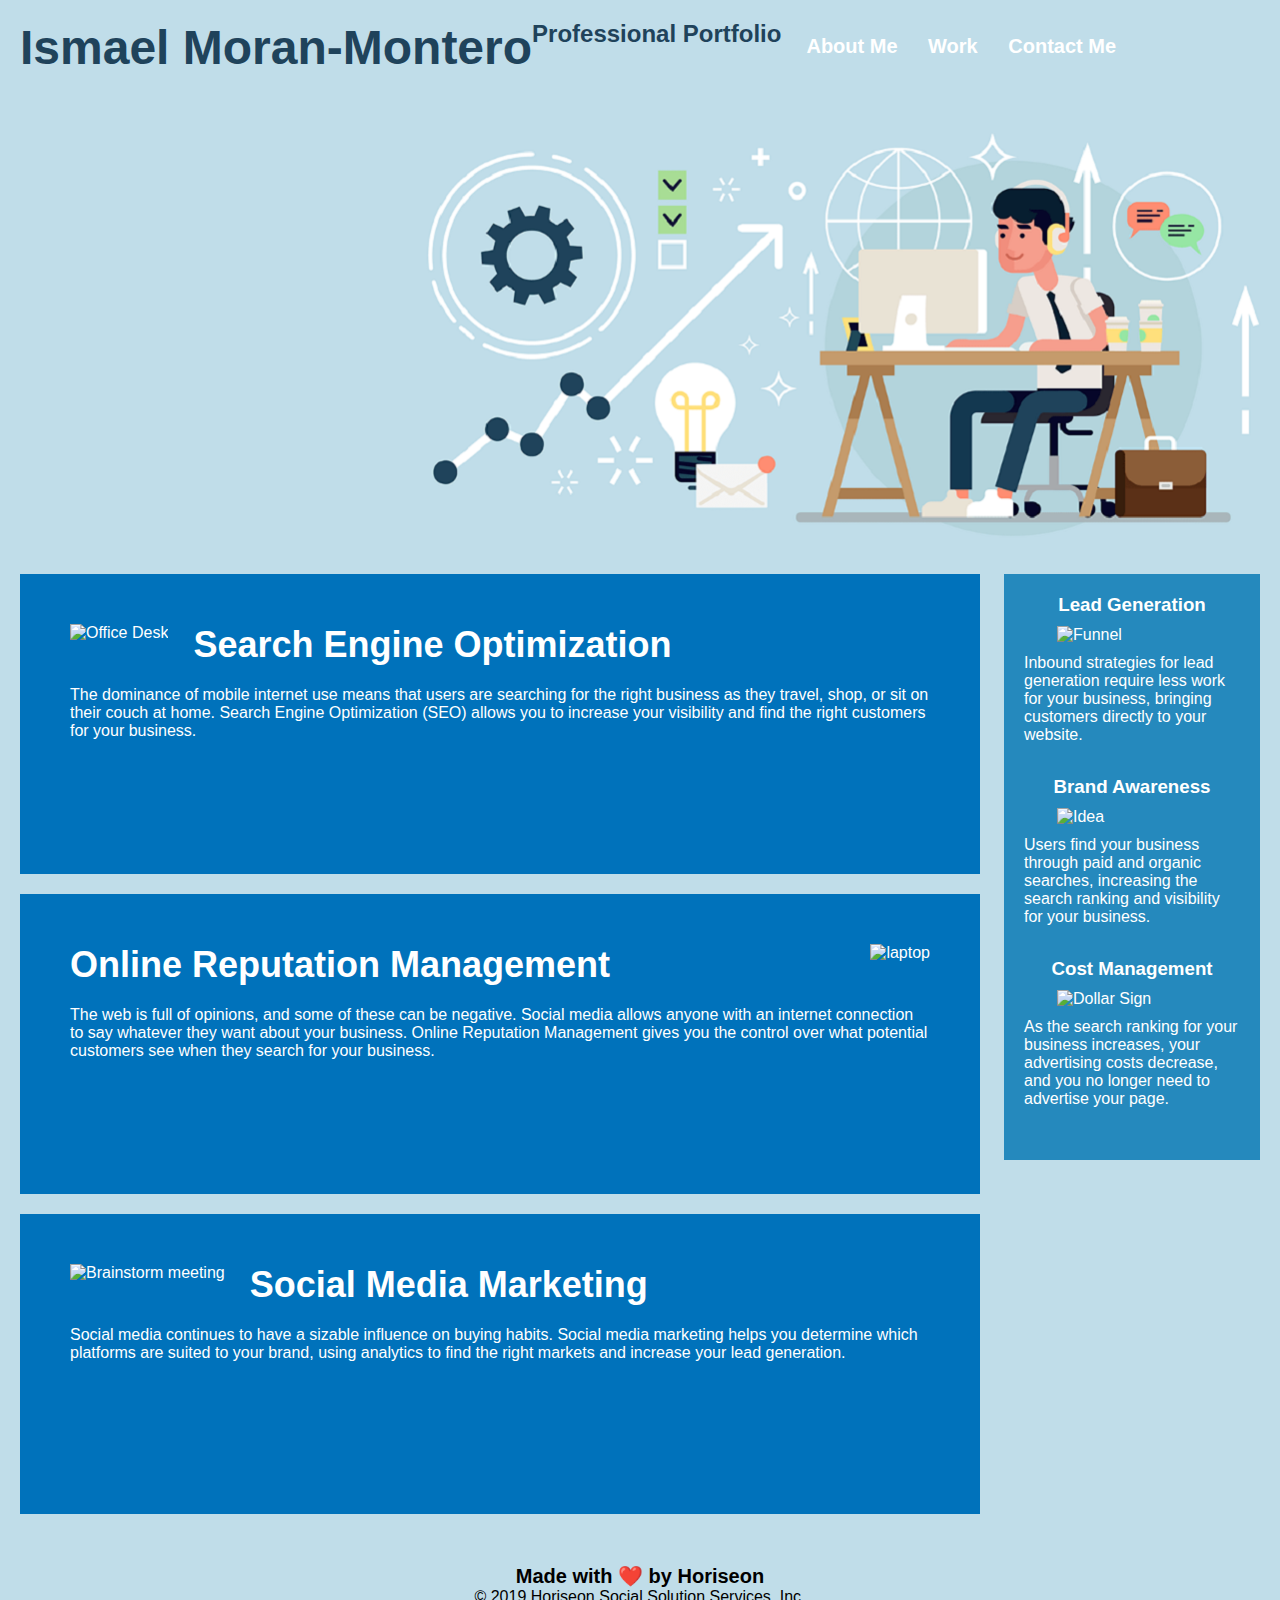
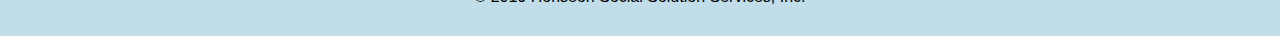
==== index.html @ e7b17ff1 "Heading & Background color" ====
<!DOCTYPE html>
<html lang="en-us">

<head>
    <meta charset="UTF-8" />
    <link rel="stylesheet" href="./assets/style.css">
    <title>Professional Portfolio</title>
</head>

<body>
    <!-- Top Navigation Section -->
    <section class="header">
        <h1>Ismael Moran-Montero</h1><br>
        <h2>Professional Portfolio</h2>
        <nav>
            <ul>
                <li>
                    <a href="#search-engine-optimization">About Me</a>
                </li>
                <li>
                    <a href="#online-reputation-management">Work</a>
                </li>
                <li>
                    <a href="#social-media-marketing">Contact Me</a>
                </li>
            </ul>
        </nav>
    </section>

    <!-- Bakground Image -->
    <section class="hero"> <img src="./assets/Programmer.png" alt="Funnel"/> </section>

    <!-- Content on Left side of website  -->
    <section class="content">
        <article id="search-engine-optimization" class="benefit">
            <img src="./assets/images/search-engine-optimization.jpg" class="float-left" alt="Office Desk"/>
            <h2>Search Engine Optimization</h2>
            <p>
                The dominance of mobile internet use means that users are searching for the right business as they travel, shop, or sit on their couch at home. Search Engine Optimization (SEO) allows you to increase your visibility and find the right customers for your business.
            </p>
        </article>
        <article id="online-reputation-management" class="benefit">
            <img src="./assets/images/online-reputation-management.jpg" class="float-right" alt="laptop" />
            <h2>Online Reputation Management</h2>
            <p>
                The web is full of opinions, and some of these can be negative. Social media allows anyone with an internet connection to say whatever they want about your business. Online Reputation Management gives you the control over what potential customers see when they search for your business.
            </p>
        </article>
        <article id="social-media-marketing" class="benefit">
            <img src="./assets/images/social-media-marketing.jpg" class="float-left" alt="Brainstorm meeting"/>
            <h2>Social Media Marketing</h2>
            <p>
                Social media continues to have a sizable influence on buying habits. Social media marketing helps you determine which platforms are suited to your brand, using analytics to find the right markets and increase your lead generation.
            </p>
        </article>
    </section>

    <!-- Content on Right side of website -->
    <aside class="benefits">
        <article class="benefit2">
            <h3>Lead Generation</h3>
            <img src="./assets/images/lead-generation.png" alt="Funnel"/>
            <p>
                Inbound strategies for lead generation require less work for your business, bringing customers directly to your website.
            </p>
        </article>
        <article class="benefit2">
            <h3>Brand Awareness</h3>
            <img src="./assets/images/brand-awareness.png" alt="Idea" />
            <p>
                Users find your business through paid and organic searches, increasing the search ranking and visibility for your business.
            </p>
        </article>
        <article class="benefit2">
            <h3>Cost Management</h3>
            <img src="./assets/images/cost-management.png" alt="Dollar Sign"/>
            <p>
                As the search ranking for your business increases, your advertising costs decrease, and you no longer need to advertise your page.
            </p>
        </article>
    </aside>

    <!-- Footer -->
    <footer class="footer">
        <h2>Made with ❤️️ by Horiseon</h2>
        <p>
            &copy; 2019 Horiseon Social Solution Services, Inc.
        </p>
    </footer>
</body>

</html>
---- assets/style.css ----
* {
    box-sizing: border-box;
    padding: 0;
    margin: 0;
}

body {
    background-color: #C0DDE9;
    
}
  /* Top Navigation Section */
.header {
    display: flex;
    padding: 20px;
    font-family: Arial, Helvetica, sans-serif;
    font-weight: bolder;
    color: #1F435B;
}
/*  Company Name */

.header h1 {
    display: inline-block;
    font-size: 48px;
}

.header h1 .seo {
    color: #d9dcd6;

}/*  Navgigation list */

.header nav {
    padding-top: 15px;
    margin-right: 20px;
    float: right;
    font-family: 'Gill Sans', 'Gill Sans MT', Calibri, 'Trebuchet MS', sans-serif;
    font-size: 20px;
}

.header nav ul li {
   
    list-style-type: none;
    display: inline-block;
    margin-left: 25px;
}

a {
    color: #ffffff;
    text-decoration: none;
}

p {
    font-size: 16px;
}

/* Background image  */
.hero {
    display: flex;
    flex-direction: row-reverse;

}

/* Content on Left side of website  */
.content {
    width: 75%;
    display: inline-block;
    margin-left: 20px;
    font-family: 'Gill Sans', 'Gill Sans MT', Calibri, 'Trebuchet MS', sans-serif;
    color: #ffffff;
}

.benefit {
    margin-bottom: 20px;
    padding: 50px;
    height: 300px;
    background-color: #0072bb;
}

.benefit h2 {
    margin-bottom: 20px;
    font-size: 36px;
}

.float-left {
    float: left;
    margin-right: 25px;
    max-height: 200px;
}

.float-right {
    float: right;
    margin-left: 25px;
    max-height: 200px;
}

/*  Contents on right side of website */
.benefits {
    margin-right: 20px;
    padding: 20px;
    clear: both;
    float: right;
    width: 20%;
    height: 100%;
    font-family: 'Gill Sans', 'Gill Sans MT', Calibri, 'Trebuchet MS', sans-serif;
    background-color: #2589bd;
}

.benefit2 {
    margin-bottom: 32px;
    color: #ffffff;
}

.benefit2 h3 {
    margin-bottom: 10px;
    text-align: center;
}

.benefit2 img {
    display: block;
    margin: 10px auto;
    max-width: 150px;
}

/*  Footer */
.footer {
    padding: 30px;
    clear: both;
    font-family: 'Trebuchet MS', 'Lucida Sans Unicode', 'Lucida Grande', 'Lucida Sans', Arial, sans-serif;
    text-align: center;
}

.footer h2 {
    font-size: 20px;
}
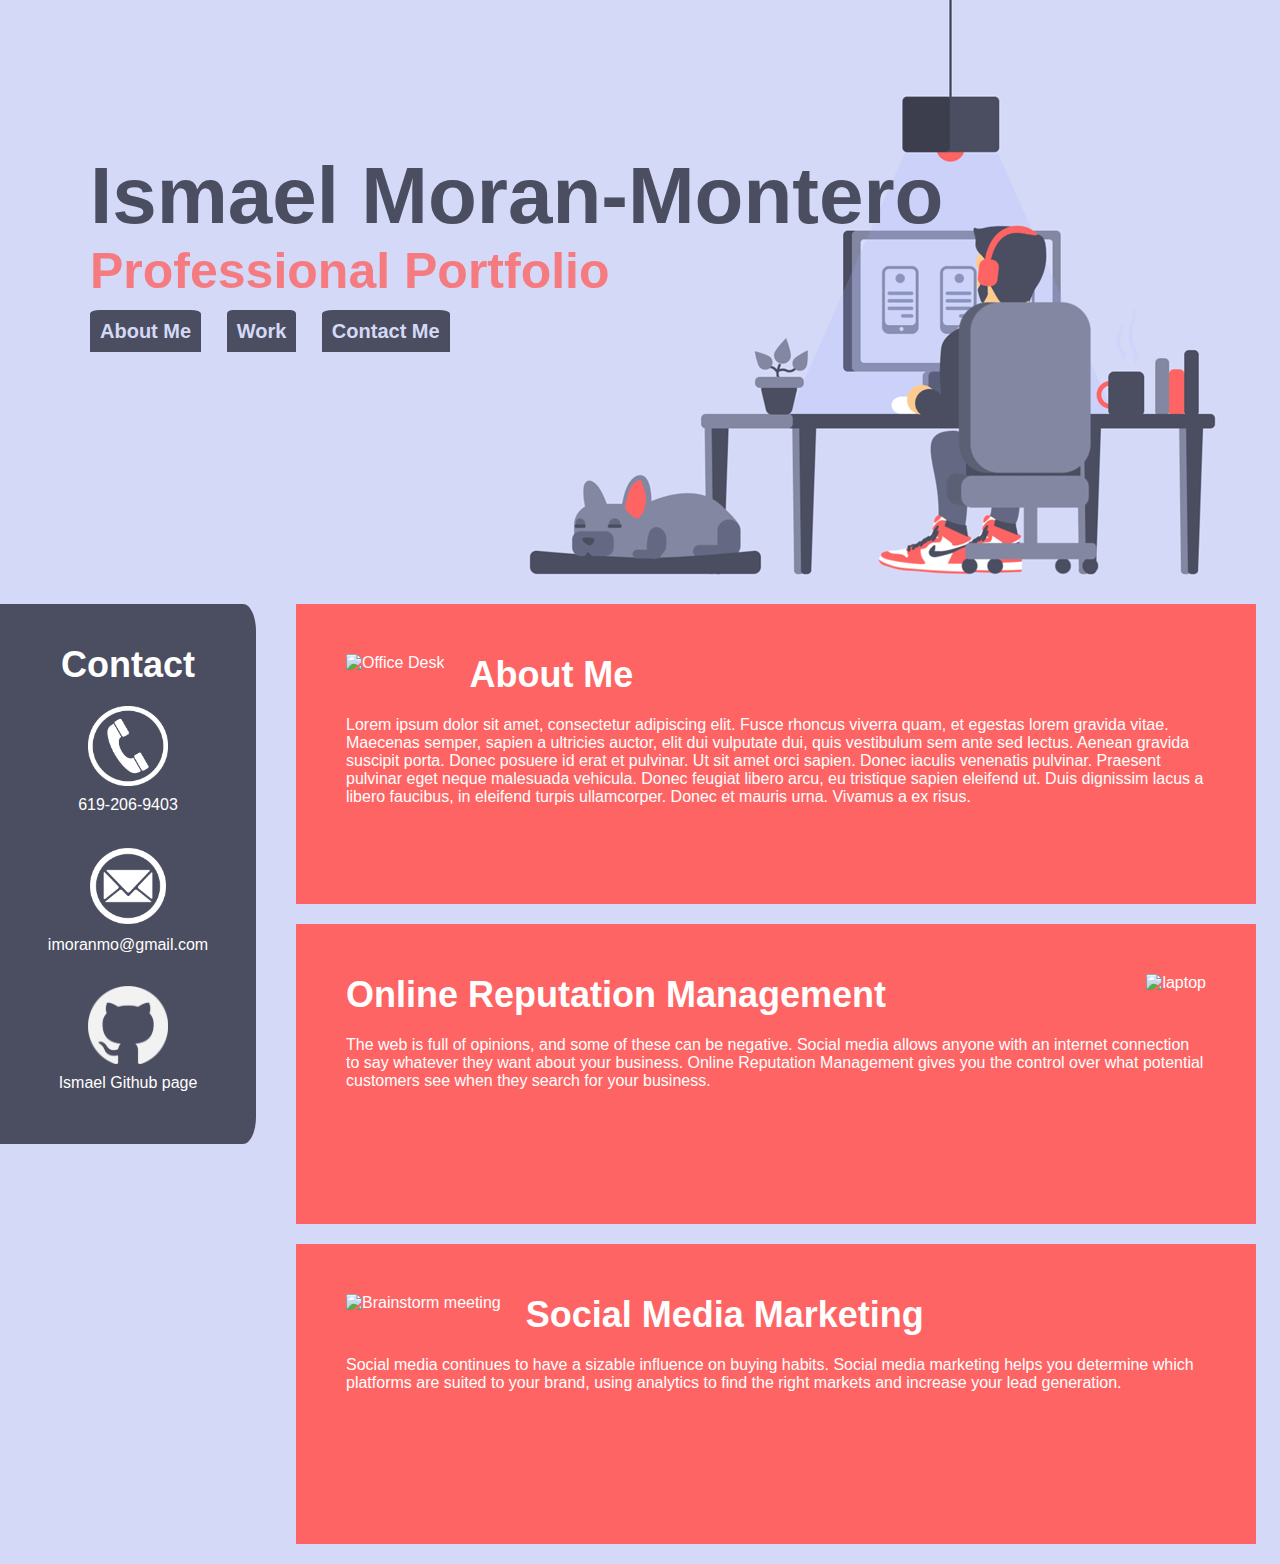
==== commit eacc6fbf: "Finalized header and contacts" ====
--- a/index.html
+++ b/index.html
@@ -8,10 +8,18 @@
 </head>
 
 <body>
+
+  
     <!-- Top Navigation Section -->
     <section class="header">
-        <h1>Ismael Moran-Montero</h1><br>
-        <h2>Professional Portfolio</h2>
+
+        <div class="hero"> <img src="./assets/images/Animateddesk.gif" alt="desk"/> </div>
+        
+        <div class="text">
+        <h1>Ismael Moran-Montero</h1>
+        <h2> Professional Portfolio</h2>
+        </div>
+
         <nav>
             <ul>
                 <li>
@@ -25,18 +33,19 @@
                 </li>
             </ul>
         </nav>
+        
     </section>
 
-    <!-- Bakground Image -->
-    <section class="hero"> <img src="./assets/Programmer.png" alt="Funnel"/> </section>
+
 
     <!-- Content on Left side of website  -->
     <section class="content">
         <article id="search-engine-optimization" class="benefit">
             <img src="./assets/images/search-engine-optimization.jpg" class="float-left" alt="Office Desk"/>
-            <h2>Search Engine Optimization</h2>
+
+            <h2>About Me</h2>
             <p>
-                The dominance of mobile internet use means that users are searching for the right business as they travel, shop, or sit on their couch at home. Search Engine Optimization (SEO) allows you to increase your visibility and find the right customers for your business.
+                Lorem ipsum dolor sit amet, consectetur adipiscing elit. Fusce rhoncus viverra quam, et egestas lorem gravida vitae. Maecenas semper, sapien a ultricies auctor, elit dui vulputate dui, quis vestibulum sem ante sed lectus. Aenean gravida suscipit porta. Donec posuere id erat et pulvinar. Ut sit amet orci sapien. Donec iaculis venenatis pulvinar. Praesent pulvinar eget neque malesuada vehicula. Donec feugiat libero arcu, eu tristique sapien eleifend ut. Duis dignissim lacus a libero faucibus, in eleifend turpis ullamcorper. Donec et mauris urna. Vivamus a ex risus.
             </p>
         </article>
         <article id="online-reputation-management" class="benefit">
@@ -56,37 +65,29 @@
     </section>
 
     <!-- Content on Right side of website -->
-    <aside class="benefits">
-        <article class="benefit2">
-            <h3>Lead Generation</h3>
-            <img src="./assets/images/lead-generation.png" alt="Funnel"/>
+    <aside class="contact2">
+        <article class="contact">
+            <h2>Contact</h2>
+            <img src="./assets/images/phone.png" alt="phone"/>
             <p>
-                Inbound strategies for lead generation require less work for your business, bringing customers directly to your website.
+                619-206-9403
             </p>
         </article>
-        <article class="benefit2">
-            <h3>Brand Awareness</h3>
-            <img src="./assets/images/brand-awareness.png" alt="Idea" />
+        <article class="contact">
+            <img src="./assets/images/mail.png" alt="mail" />
             <p>
-                Users find your business through paid and organic searches, increasing the search ranking and visibility for your business.
+                imoranmo@gmail.com
             </p>
         </article>
-        <article class="benefit2">
-            <h3>Cost Management</h3>
-            <img src="./assets/images/cost-management.png" alt="Dollar Sign"/>
+        <article class="contact">
+            <img src="./assets/images/github.png" alt="github"/>
             <p>
-                As the search ranking for your business increases, your advertising costs decrease, and you no longer need to advertise your page.
+                <a href="https://github.com/imoranmo">Ismael Github page</a>
             </p>
         </article>
     </aside>
 
-    <!-- Footer -->
-    <footer class="footer">
-        <h2>Made with ❤️️ by Horiseon</h2>
-        <p>
-            &copy; 2019 Horiseon Social Solution Services, Inc.
-        </p>
-    </footer>
+   
 </body>
 
 </html>
--- a/assets/style.css
+++ b/assets/style.css
@@ -5,34 +5,40 @@
 }
 
 body {
-    background-color: #C0DDE9;
+    background-color: #D4D9F7;
+    font-family: Arial, Helvetica, sans-serif;
     
 }
   /* Top Navigation Section */
 .header {
-    display: flex;
-    padding: 20px;
     font-family: Arial, Helvetica, sans-serif;
     font-weight: bolder;
-    color: #1F435B;
+    color: #4B4E60;
+
 }
-/*  Company Name */
+
+.text {
+    position: absolute;
+    display: block;
+    padding-top: 150px;
+    padding-left: 90px;
+}
 
 .header h1 {
-    display: inline-block;
-    font-size: 48px;
+    font-size: 80px;
 }
 
-.header h1 .seo {
-    color: #d9dcd6;
+.header h2 {
+    color: #FF6464;
+    opacity: 80%;
+    font-size: 50px;
 
-}/*  Navgigation list */
+}/*  Navgigation list **/
 
 .header nav {
-    padding-top: 15px;
-    margin-right: 20px;
-    float: right;
-    font-family: 'Gill Sans', 'Gill Sans MT', Calibri, 'Trebuchet MS', sans-serif;
+    position: absolute;
+    padding-top: 320px;
+    margin-left: 90px;
     font-size: 20px;
 }
 
@@ -40,12 +46,16 @@
    
     list-style-type: none;
     display: inline-block;
-    margin-left: 25px;
+    margin-right: 20px;
+    
 }
 
-a {
-    color: #ffffff;
+.header a {
+    color: #D4D9F7;
+    background-color: #4B4E60;
+    padding: 10px;
     text-decoration: none;
+    border-radius: 9% 9% 0 0;
 }
 
 p {
@@ -54,9 +64,10 @@
 
 /* Background image  */
 .hero {
-    display: flex;
-    flex-direction: row-reverse;
-
+    position: relative;
+    padding-top: 0px;
+    float: right;
+    transform: scaleX(-1);
 }
 
 /* Content on Left side of website  */
@@ -64,7 +75,6 @@
     width: 75%;
     display: inline-block;
     margin-left: 20px;
-    font-family: 'Gill Sans', 'Gill Sans MT', Calibri, 'Trebuchet MS', sans-serif;
     color: #ffffff;
 }
 
@@ -72,10 +82,11 @@
     margin-bottom: 20px;
     padding: 50px;
     height: 300px;
-    background-color: #0072bb;
+    background-color: #FF6464;
 }
 
 .benefit h2 {
+
     margin-bottom: 20px;
     font-size: 36px;
 }
@@ -93,41 +104,37 @@
 }
 
 /*  Contents on right side of website */
-.benefits {
+.contact2 {
     margin-right: 20px;
     padding: 20px;
-    clear: both;
-    float: right;
+    float: left;
     width: 20%;
     height: 100%;
-    font-family: 'Gill Sans', 'Gill Sans MT', Calibri, 'Trebuchet MS', sans-serif;
-    background-color: #2589bd;
+    background-color: #4B4E60;
+    border-radius: 0 5% 5% 0;
 }
 
-.benefit2 {
+.contact {
+    margin-top: 20px;
     margin-bottom: 32px;
     color: #ffffff;
-}
-
-.benefit2 h3 {
-    margin-bottom: 10px;
     text-align: center;
 }
 
-.benefit2 img {
+.contact h2 {
+    margin-bottom: 20px;
+    text-align: center;
+    font-size: 36px;
+}
+
+.contact img {
     display: block;
     margin: 10px auto;
-    max-width: 150px;
+    max-width: 80px;
 }
 
-/*  Footer */
-.footer {
-    padding: 30px;
-    clear: both;
-    font-family: 'Trebuchet MS', 'Lucida Sans Unicode', 'Lucida Grande', 'Lucida Sans', Arial, sans-serif;
-    text-align: center;
-}
-
-.footer h2 {
-    font-size: 20px;
-}
+.contact a {
+    color: #ffffff;
+    padding: 10px;
+    text-decoration: none;
+}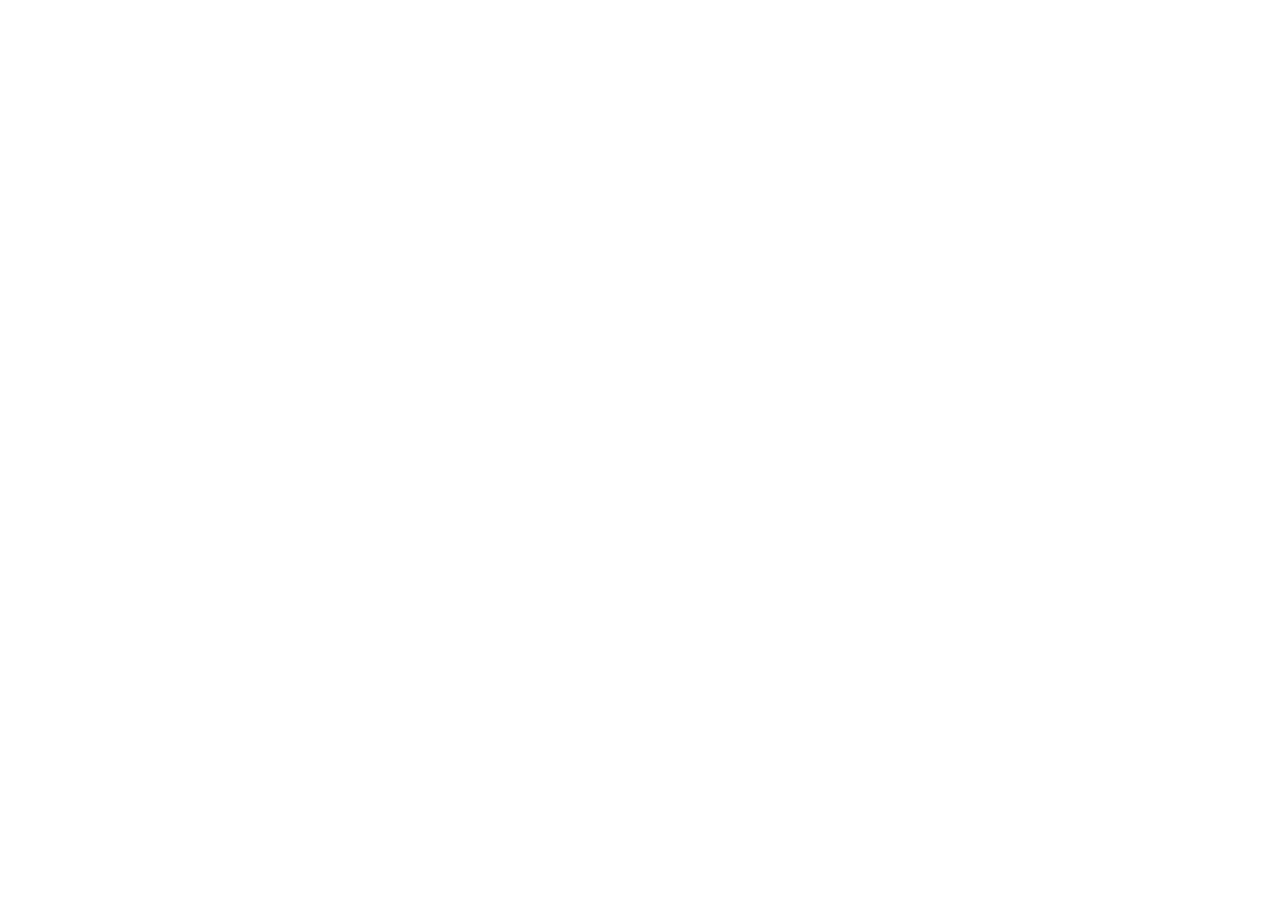
==== commit c7bd1b23: "updated index file" ====
--- a/index.html
+++ b/index.html
@@ -1,93 +1,12 @@
 <!DOCTYPE html>
-<html lang="en-us">
-
+<html lang="en">
 <head>
-    <meta charset="UTF-8" />
-    <link rel="stylesheet" href="./assets/style.css">
-    <title>Professional Portfolio</title>
+    <meta charset="UTF-8">
+    <meta http-equiv="X-UA-Compatible" content="IE=edge">
+    <meta name="viewport" content="width=device-width, initial-scale=1.0">
+    <title>Ismael Moran Professional Portfolio</title>
 </head>
-
 <body>
-
-  
-    <!-- Top Navigation Section -->
-    <section class="header">
-
-        <div class="hero"> <img src="./assets/images/Animateddesk.gif" alt="desk"/> </div>
-        
-        <div class="text">
-        <h1>Ismael Moran-Montero</h1>
-        <h2> Professional Portfolio</h2>
-        </div>
-
-        <nav>
-            <ul>
-                <li>
-                    <a href="#search-engine-optimization">About Me</a>
-                </li>
-                <li>
-                    <a href="#online-reputation-management">Work</a>
-                </li>
-                <li>
-                    <a href="#social-media-marketing">Contact Me</a>
-                </li>
-            </ul>
-        </nav>
-        
-    </section>
-
-
-
-    <!-- Content on Left side of website  -->
-    <section class="content">
-        <article id="search-engine-optimization" class="benefit">
-            <img src="./assets/images/search-engine-optimization.jpg" class="float-left" alt="Office Desk"/>
-
-            <h2>About Me</h2>
-            <p>
-                Lorem ipsum dolor sit amet, consectetur adipiscing elit. Fusce rhoncus viverra quam, et egestas lorem gravida vitae. Maecenas semper, sapien a ultricies auctor, elit dui vulputate dui, quis vestibulum sem ante sed lectus. Aenean gravida suscipit porta. Donec posuere id erat et pulvinar. Ut sit amet orci sapien. Donec iaculis venenatis pulvinar. Praesent pulvinar eget neque malesuada vehicula. Donec feugiat libero arcu, eu tristique sapien eleifend ut. Duis dignissim lacus a libero faucibus, in eleifend turpis ullamcorper. Donec et mauris urna. Vivamus a ex risus.
-            </p>
-        </article>
-        <article id="online-reputation-management" class="benefit">
-            <img src="./assets/images/online-reputation-management.jpg" class="float-right" alt="laptop" />
-            <h2>Online Reputation Management</h2>
-            <p>
-                The web is full of opinions, and some of these can be negative. Social media allows anyone with an internet connection to say whatever they want about your business. Online Reputation Management gives you the control over what potential customers see when they search for your business.
-            </p>
-        </article>
-        <article id="social-media-marketing" class="benefit">
-            <img src="./assets/images/social-media-marketing.jpg" class="float-left" alt="Brainstorm meeting"/>
-            <h2>Social Media Marketing</h2>
-            <p>
-                Social media continues to have a sizable influence on buying habits. Social media marketing helps you determine which platforms are suited to your brand, using analytics to find the right markets and increase your lead generation.
-            </p>
-        </article>
-    </section>
-
-    <!-- Content on Right side of website -->
-    <aside class="contact2">
-        <article class="contact">
-            <h2>Contact</h2>
-            <img src="./assets/images/phone.png" alt="phone"/>
-            <p>
-                619-206-9403
-            </p>
-        </article>
-        <article class="contact">
-            <img src="./assets/images/mail.png" alt="mail" />
-            <p>
-                imoranmo@gmail.com
-            </p>
-        </article>
-        <article class="contact">
-            <img src="./assets/images/github.png" alt="github"/>
-            <p>
-                <a href="https://github.com/imoranmo">Ismael Github page</a>
-            </p>
-        </article>
-    </aside>
-
-   
+    
 </body>
-
-</html>
+</html>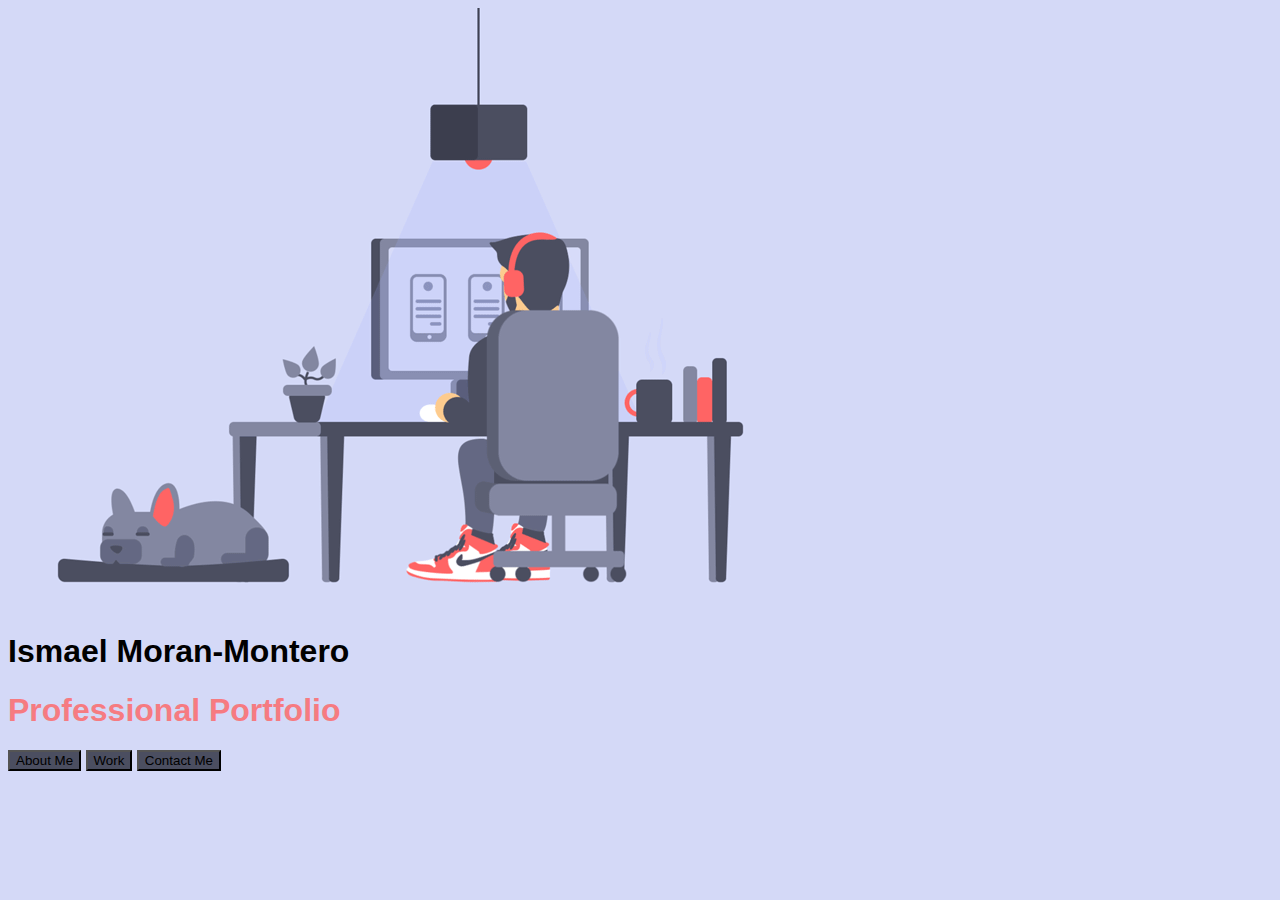
==== commit 74e4685e: "adjusting new html header" ====
--- a/index.html
+++ b/index.html
@@ -4,9 +4,31 @@
     <meta charset="UTF-8">
     <meta http-equiv="X-UA-Compatible" content="IE=edge">
     <meta name="viewport" content="width=device-width, initial-scale=1.0">
+    <link href="https://cdn.jsdelivr.net/npm/bootstrap@5.0.2/dist/css/bootstrap.min.css" rel="stylesheet" integrity="sha384-EVSTQN3/azprG1Anm3QDgpJLIm9Nao0Yz1ztcQTwFspd3yD65VohhpuuCOmLASjC" crossorigin="anonymous">
+    <link rel="stylesheet" href="./assets/style2.css">
     <title>Ismael Moran Professional Portfolio</title>
 </head>
 <body>
+
+    <!---- HEADER SECTION WITH BUTTONS -->
+    <div class="container col-xxl-8 px-4 py-5">
+        <div class="row flex-lg-row-reverse align-items-center g-5 py-5">
+            <div class="col-10 col-sm-8 col-lg-6">
+                <img src="./assets/images/Animateddesk.gif" alt="Office Desk" class="desk d-block mx-lg-auto img-fluid" />
+            </div>
+            <div class="col-lg-6">
+                <h1 class="display-5 fw-bold lh-1 mb-3 text-center"> Ismael Moran-Montero</h1>
+                <h1 class="display-5 fw-bold lh-1 mb-3 text-center Secondrow"> Professional Portfolio</h1>
+                <div class="d-grid gap-2 d-md-flex justify-content-sm-center ">
+                    <button type="button" class="btn btn-primary btn-lg px-4 me-md-2">About Me</button>
+                    <button type="button" class="btn btn-primary btn-lg px-4 me-md-2">Work</button>
+                    <button type="button" class="btn btn-primary btn-lg px-4 me-md-2">Contact Me</button>
+                </div>
+            </div>
+        </div>
+    </div>
     
+    
+<script src="https://cdn.jsdelivr.net/npm/bootstrap@5.0.2/dist/js/bootstrap.bundle.min.js" integrity="sha384-MrcW6ZMFYlzcLA8Nl+NtUVF0sA7MsXsP1UyJoMp4YLEuNSfAP+JcXn/tWtIaxVXM" crossorigin="anonymous"></script>
 </body>
 </html>--- a/assets/style2.css
+++ b/assets/style2.css
@@ -0,0 +1,18 @@
+body {
+    background-color: #D4D9F7;
+    font-family: Arial, Helvetica, sans-serif;
+}
+
+.desk{
+    transform: scaleX(-1);
+    }
+
+.Secondrow {
+    color: #FF6464;
+    opacity: 80%;
+    }
+
+.btn {
+    background-color: #4B4E60;
+
+}    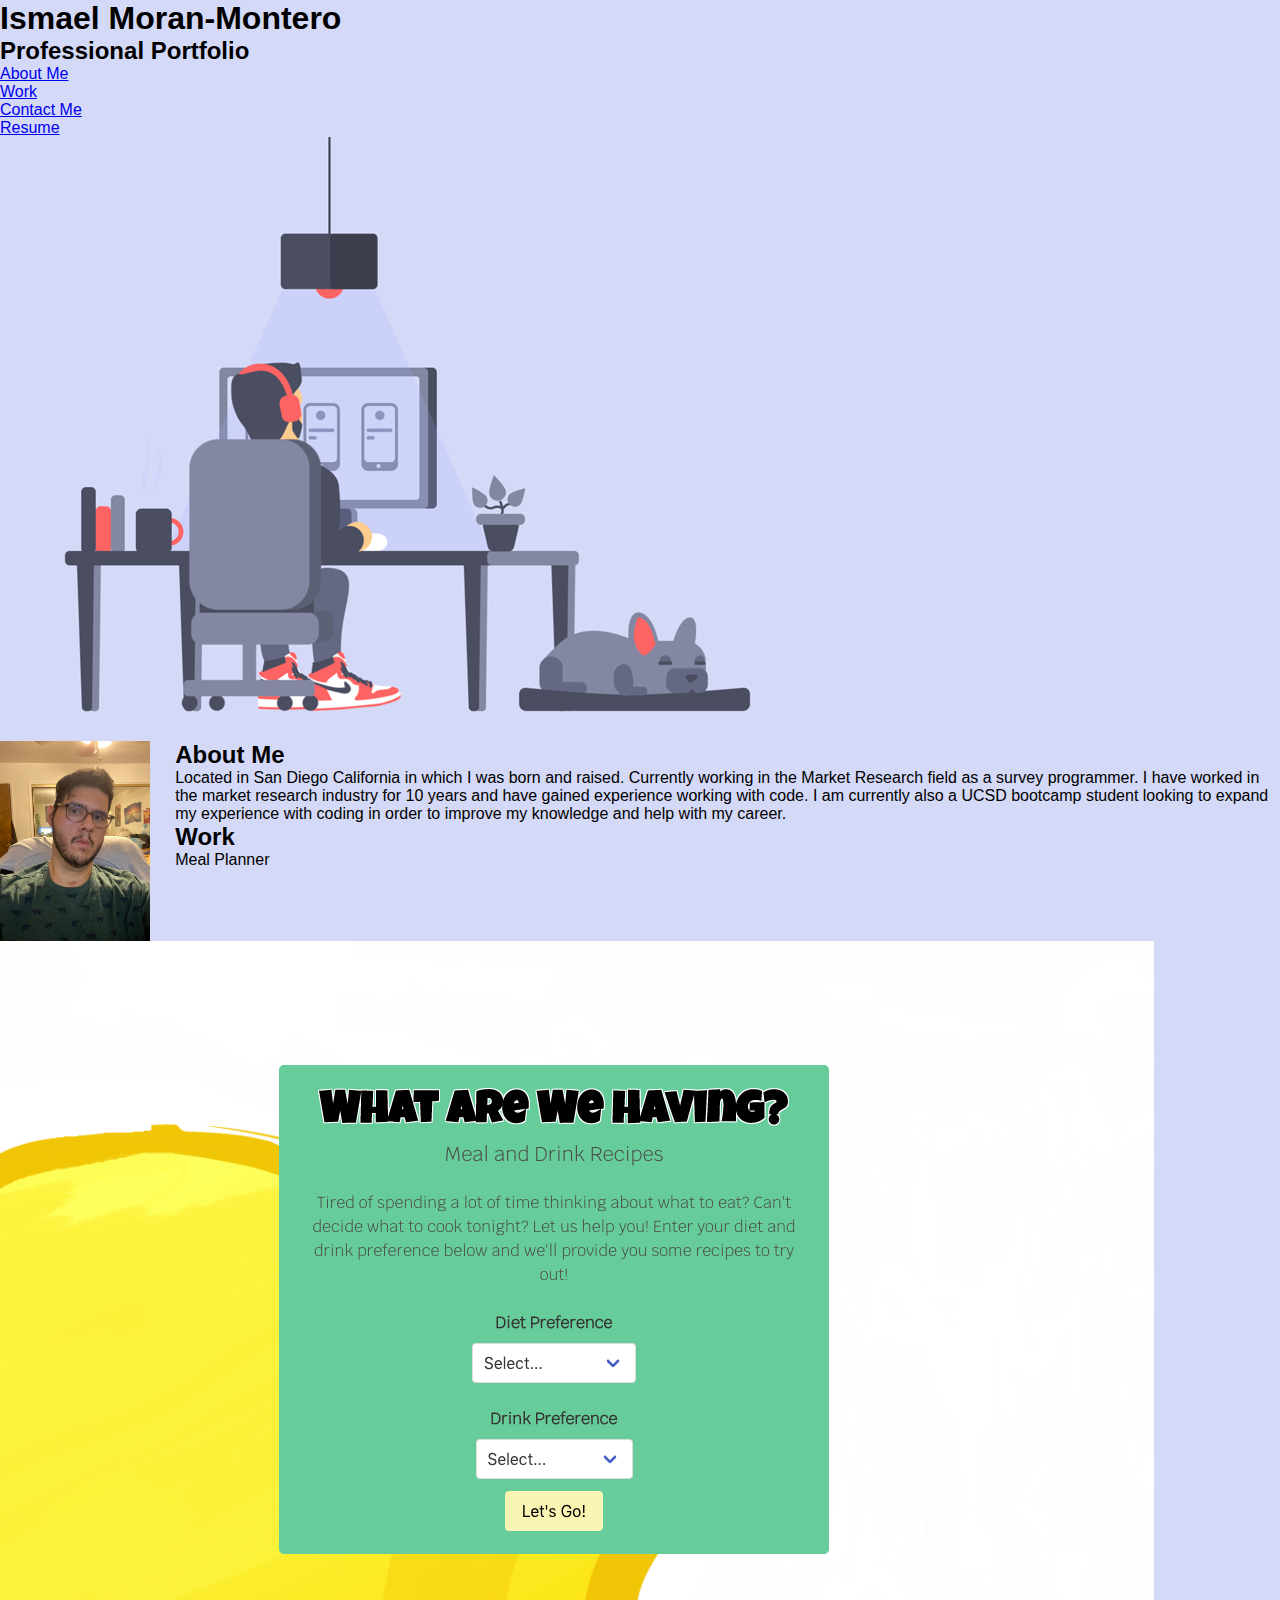
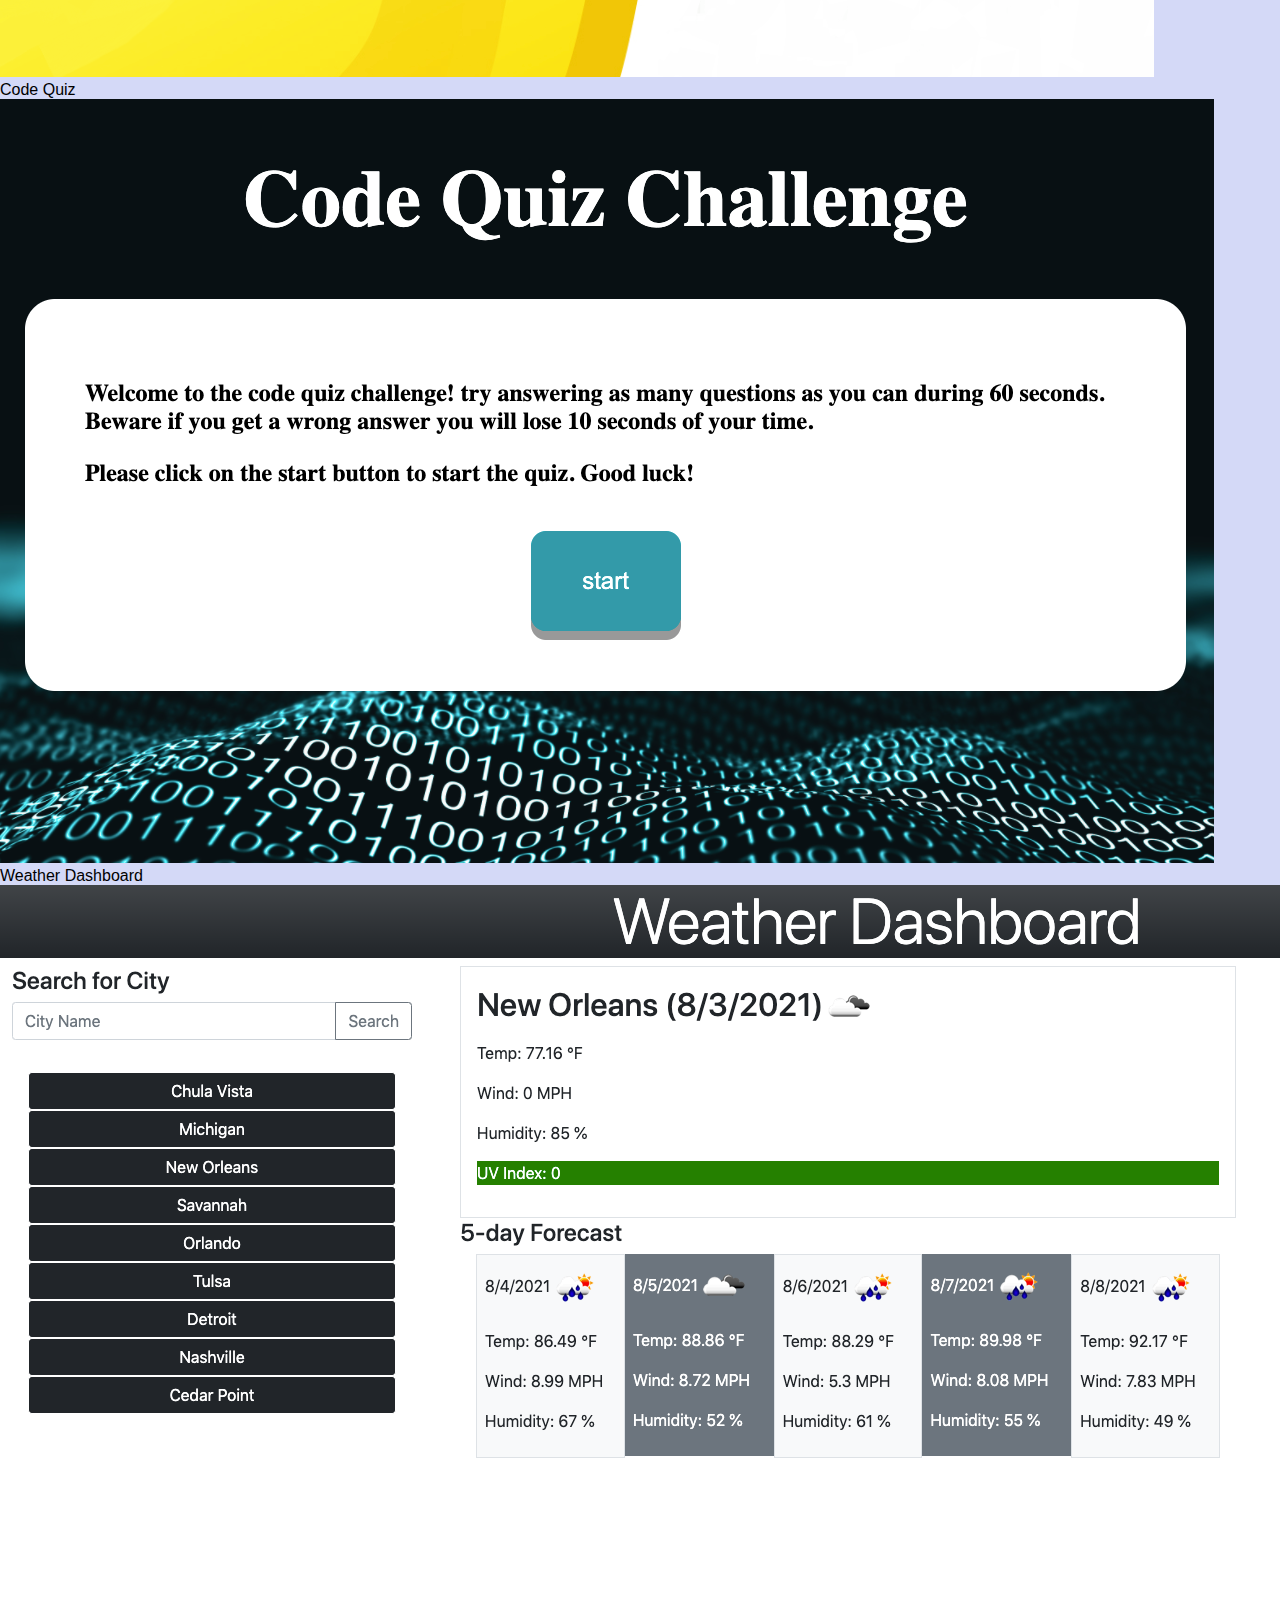
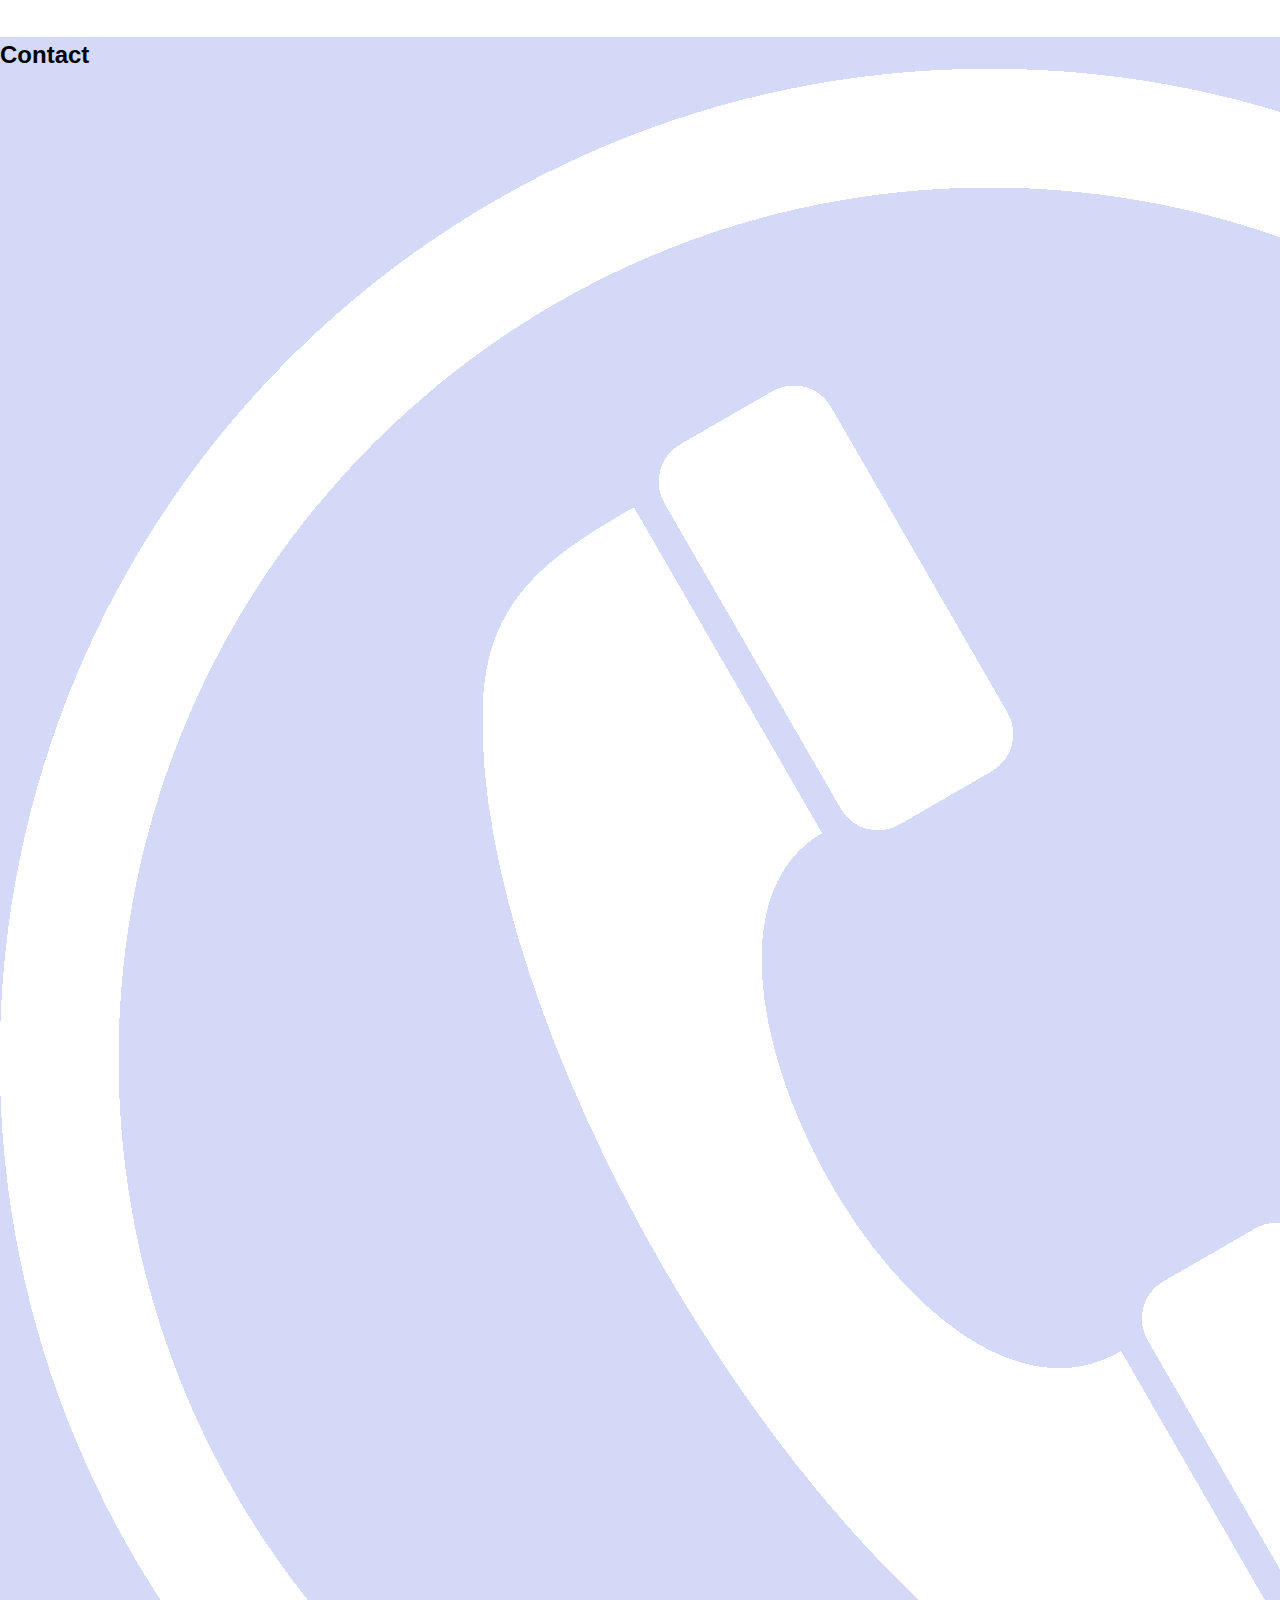
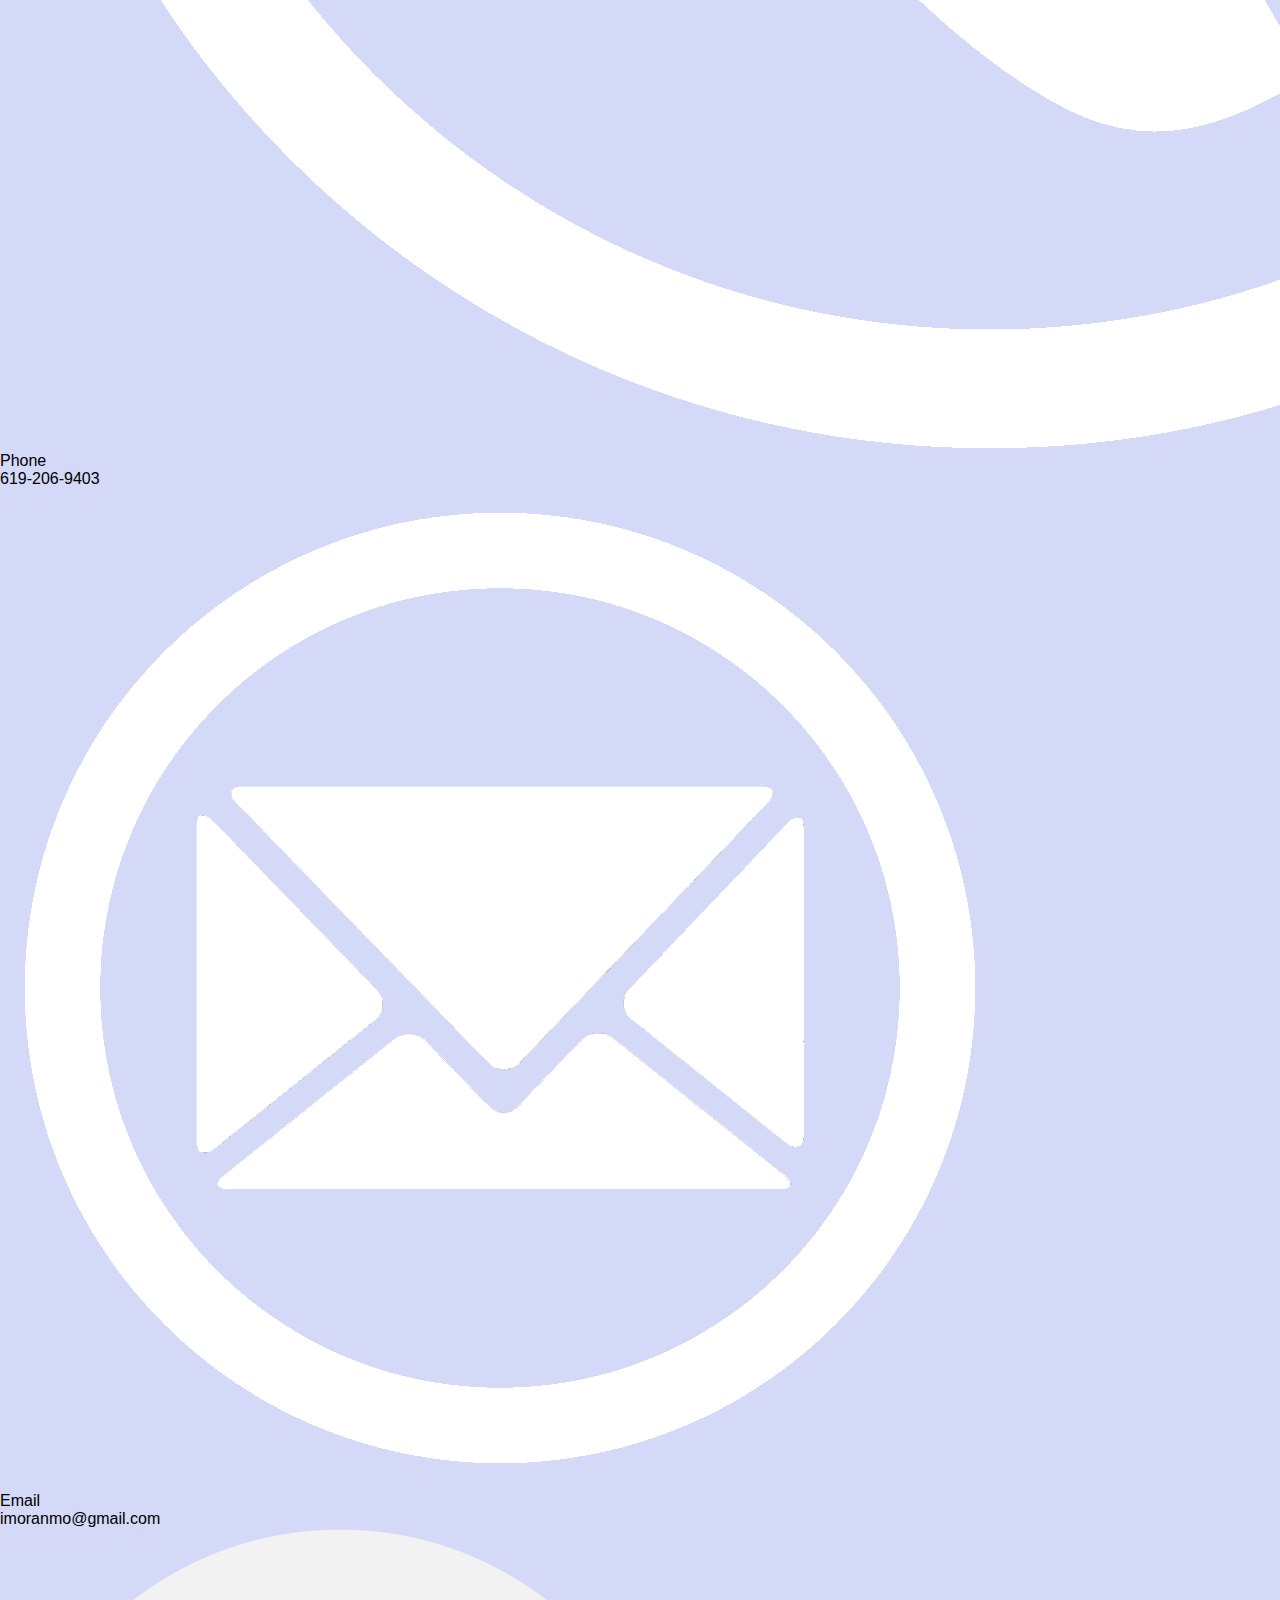
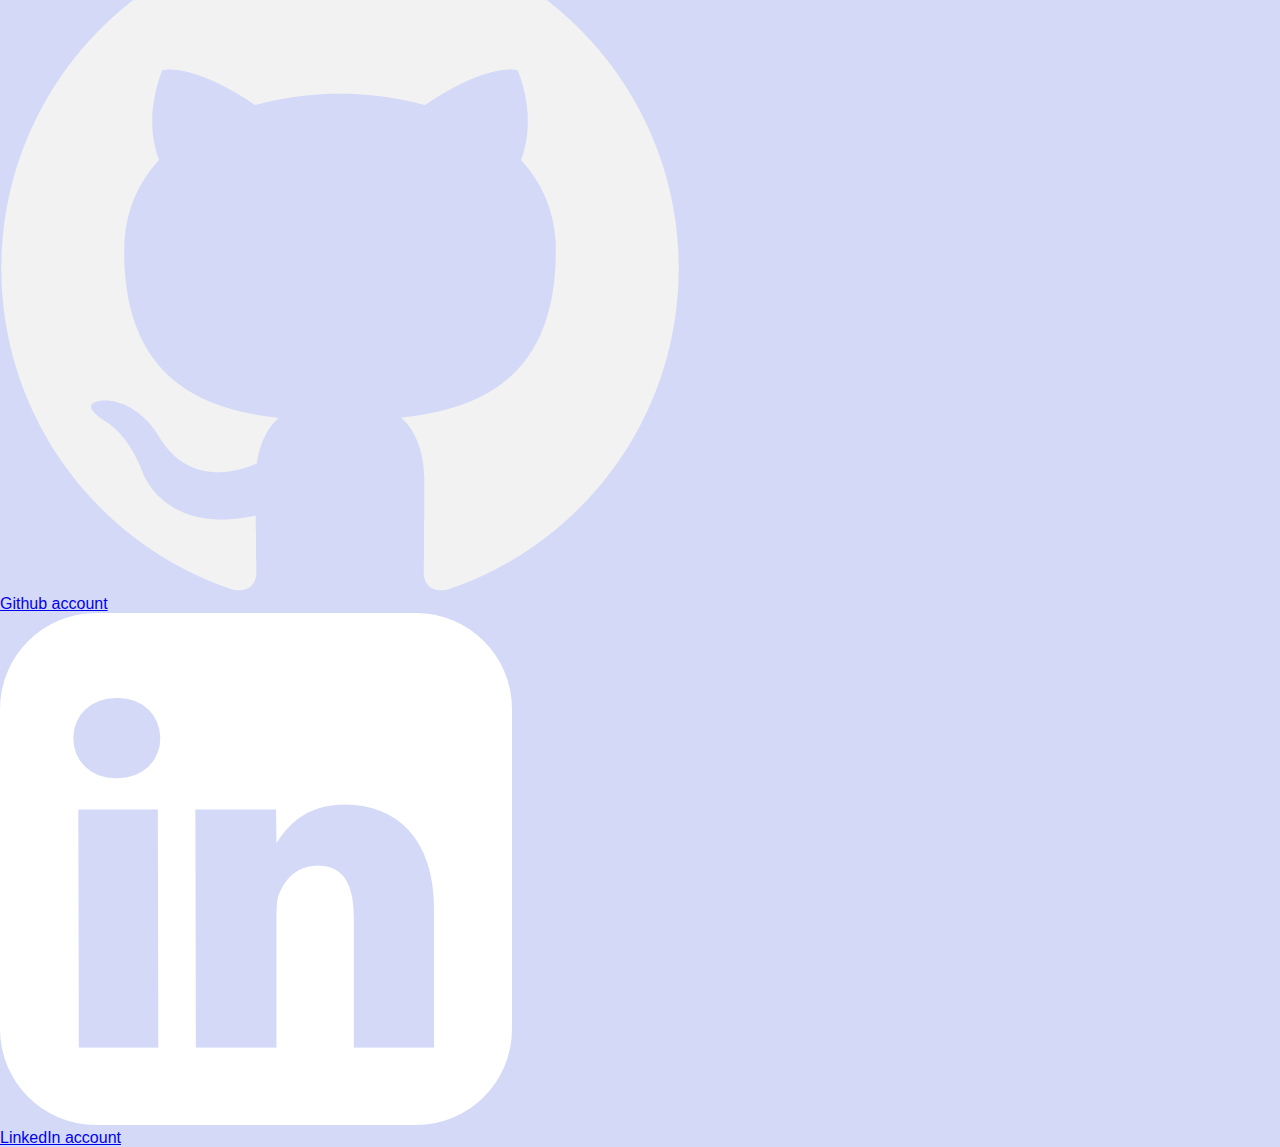
==== commit 7f9e44ff: "changes to images" ====
--- a/index.html
+++ b/index.html
@@ -2,33 +2,104 @@
 <html lang="en">
 <head>
     <meta charset="UTF-8">
+    <link rel="stylesheet" href="./assets/style.css">
     <meta http-equiv="X-UA-Compatible" content="IE=edge">
     <meta name="viewport" content="width=device-width, initial-scale=1.0">
-    <link href="https://cdn.jsdelivr.net/npm/bootstrap@5.0.2/dist/css/bootstrap.min.css" rel="stylesheet" integrity="sha384-EVSTQN3/azprG1Anm3QDgpJLIm9Nao0Yz1ztcQTwFspd3yD65VohhpuuCOmLASjC" crossorigin="anonymous">
-    <link rel="stylesheet" href="./assets/style2.css">
     <title>Ismael Moran Professional Portfolio</title>
 </head>
 <body>
+   
+ <!-- Header  -->
+    <main>
+        <aside>
+          <h1>Ismael Moran-Montero</h1>
+          <h2>Professional Portfolio</h2>
+          <nav>
+            <ul>
+                <li>
+                    <a href="#about-me">About Me</a>
+                </li>
+                <li>
+                    <a href="#Work">Work</a>
+                </li>
+                <li>
+                    <a href="#Contact">Contact Me</a>
+                </li>
+                <li>
+                  <a href="./assets/images/IsmaelM_Resume.pdf" download>Resume</a>
+              </li>
+            </ul>
+        </nav>
+        </aside>
 
-    <!---- HEADER SECTION WITH BUTTONS -->
-    <div class="container col-xxl-8 px-4 py-5">
-        <div class="row flex-lg-row-reverse align-items-center g-5 py-5">
-            <div class="col-10 col-sm-8 col-lg-6">
-                <img src="./assets/images/Animateddesk.gif" alt="Office Desk" class="desk d-block mx-lg-auto img-fluid" />
-            </div>
-            <div class="col-lg-6">
-                <h1 class="display-5 fw-bold lh-1 mb-3 text-center"> Ismael Moran-Montero</h1>
-                <h1 class="display-5 fw-bold lh-1 mb-3 text-center Secondrow"> Professional Portfolio</h1>
-                <div class="d-grid gap-2 d-md-flex justify-content-sm-center ">
-                    <button type="button" class="btn btn-primary btn-lg px-4 me-md-2">About Me</button>
-                    <button type="button" class="btn btn-primary btn-lg px-4 me-md-2">Work</button>
-                    <button type="button" class="btn btn-primary btn-lg px-4 me-md-2">Contact Me</button>
-                </div>
-            </div>
+        <div class="Desk">
+          <section>
+            <img src="./assets/images/Animateddesk.gif" alt="Office Desk" />
+          </section>
         </div>
-    </div>
-    
-    
-<script src="https://cdn.jsdelivr.net/npm/bootstrap@5.0.2/dist/js/bootstrap.bundle.min.js" integrity="sha384-MrcW6ZMFYlzcLA8Nl+NtUVF0sA7MsXsP1UyJoMp4YLEuNSfAP+JcXn/tWtIaxVXM" crossorigin="anonymous"></script>
+    </main>
+
+<!-- About Me  -->
+    <main>
+        <article id="about-me" class="about">
+
+            <img src="./assets/images/Ismael.jpg" class="float-left" alt="Ismael Picture"/>
+
+            <h2>About Me</h2>
+            <p>
+              Located in San Diego California in which I was born and raised. Currently working in the Market Research field as a survey programmer. I have worked in the market research industry for 10 years and have gained experience working with code. I am currently also a UCSD bootcamp student looking to expand my experience with coding in order to improve my knowledge and help with my career.
+            </p>
+        </article>
+
+ <!-- Work  -->
+
+        <div id= "Work" class="Work">
+            <h2>Work</h2>
+            <section class="card special">
+              <header>Meal Planner</header>
+              <a href="https://imoranmo.github.io/What-are-we-having/">
+              <img src="./assets/images/mealplanner.png" alt="Project 1" />
+              </a>
+            </section>
+            <section class="card">
+              <header>Code Quiz</header>
+              <a href="https://imoranmo.github.io/Code-Quiz/">
+              <img src="./assets/images/codequiz.png" alt="Code Quiz" />
+            </a>
+            </section>
+            <section class="card">
+              <header>Weather Dashboard</header>
+              <a href="https://imoranmo.github.io/Weather-Dashboard/">
+              <img src="./assets/images/weatherdash.png" alt="Weather Dashboard" />
+              </a>
+            </section>
+        </div>
+
+ <!-- Contact  -->
+       <div id= "Contact" class="Contact">
+        <section class="info">
+            <h2>Contact</h2>
+          </section>
+            <section class="info">
+              <img src="./assets/images/phone.png" alt="Phone" />
+              <header>Phone</header>
+              <header>619-206-9403</header>
+            </section>
+            <section class="info">
+              <img src="./assets/images/mail.png" alt="Email" />
+              <header>Email</header>
+              <header>imoranmo@gmail.com</header>
+            </section>
+            <section class="info">
+              <img src="./assets/images/github.png" alt="Github" />
+              <a href="https://github.com/imoranmo"><header>Github account</header></a>
+            </section>
+            <section class="info">
+              <img src="./assets/images/linkedin.png" alt="Linked In" />
+              <a href="https://www.linkedin.com/in/ismael-moran-5060a815"><header>LinkedIn account</header></a>
+            </section>
+          </div>
+
+    </main>
 </body>
 </html>--- a/assets/style.css
+++ b/assets/style.css
@@ -0,0 +1,140 @@
+* {
+    box-sizing: border-box;
+    padding: 0;
+    margin: 0;
+}
+
+body {
+    background-color: #D4D9F7;
+    font-family: Arial, Helvetica, sans-serif;
+    
+}
+  /* Top Navigation Section */
+.header {
+    font-family: Arial, Helvetica, sans-serif;
+    font-weight: bolder;
+    color: #4B4E60;
+
+}
+
+.text {
+    position: absolute;
+    display: block;
+    padding-top: 150px;
+    padding-left: 90px;
+}
+
+.header h1 {
+    font-size: 80px;
+}
+
+.header h2 {
+    color: #FF6464;
+    opacity: 80%;
+    font-size: 50px;
+
+}/*  Navgigation list **/
+
+.header nav {
+    position: absolute;
+    padding-top: 320px;
+    margin-left: 90px;
+    font-size: 20px;
+}
+
+.header nav ul li {
+   
+    list-style-type: none;
+    display: inline-block;
+    margin-right: 20px;
+    
+}
+
+.header a {
+    color: #D4D9F7;
+    background-color: #4B4E60;
+    padding: 10px;
+    text-decoration: none;
+    border-radius: 9% 9% 0 0;
+}
+
+p {
+    font-size: 16px;
+}
+
+/* Background image  */
+.hero {
+    position: relative;
+    padding-top: 0px;
+    float: right;
+    transform: scaleX(-1);
+}
+
+/* Content on Left side of website  */
+.content {
+    width: 75%;
+    display: inline-block;
+    margin-left: 20px;
+    color: #ffffff;
+}
+
+.benefit {
+    margin-bottom: 20px;
+    padding: 50px;
+    height: 300px;
+    background-color: #FF6464;
+}
+
+.benefit h2 {
+
+    margin-bottom: 20px;
+    font-size: 36px;
+}
+
+.float-left {
+    float: left;
+    margin-right: 25px;
+    max-height: 200px;
+}
+
+.float-right {
+    float: right;
+    margin-left: 25px;
+    max-height: 200px;
+}
+
+/*  Contents on right side of website */
+.contact2 {
+    margin-right: 20px;
+    padding: 20px;
+    float: left;
+    width: 20%;
+    height: 100%;
+    background-color: #4B4E60;
+    border-radius: 0 5% 5% 0;
+}
+
+.contact {
+    margin-top: 20px;
+    margin-bottom: 32px;
+    color: #ffffff;
+    text-align: center;
+}
+
+.contact h2 {
+    margin-bottom: 20px;
+    text-align: center;
+    font-size: 36px;
+}
+
+.contact img {
+    display: block;
+    margin: 10px auto;
+    max-width: 80px;
+}
+
+.contact a {
+    color: #ffffff;
+    padding: 10px;
+    text-decoration: none;
+}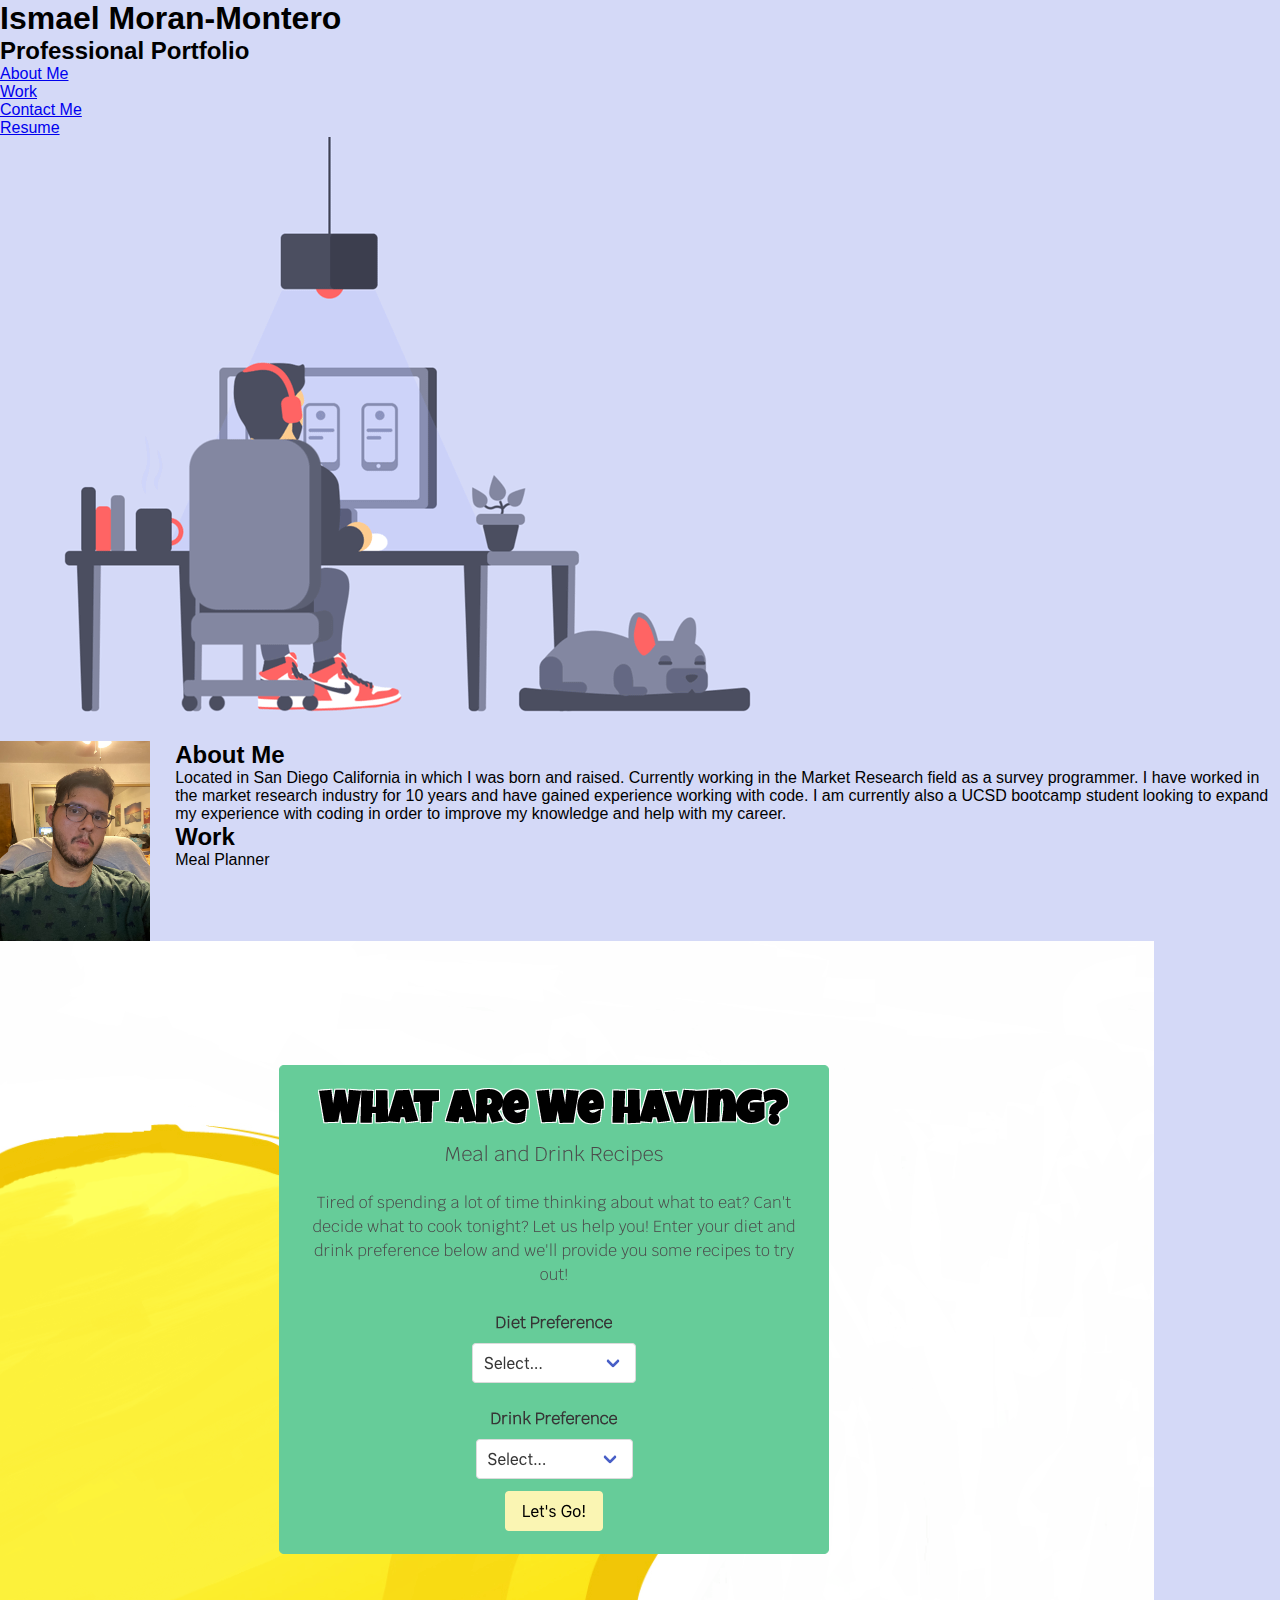
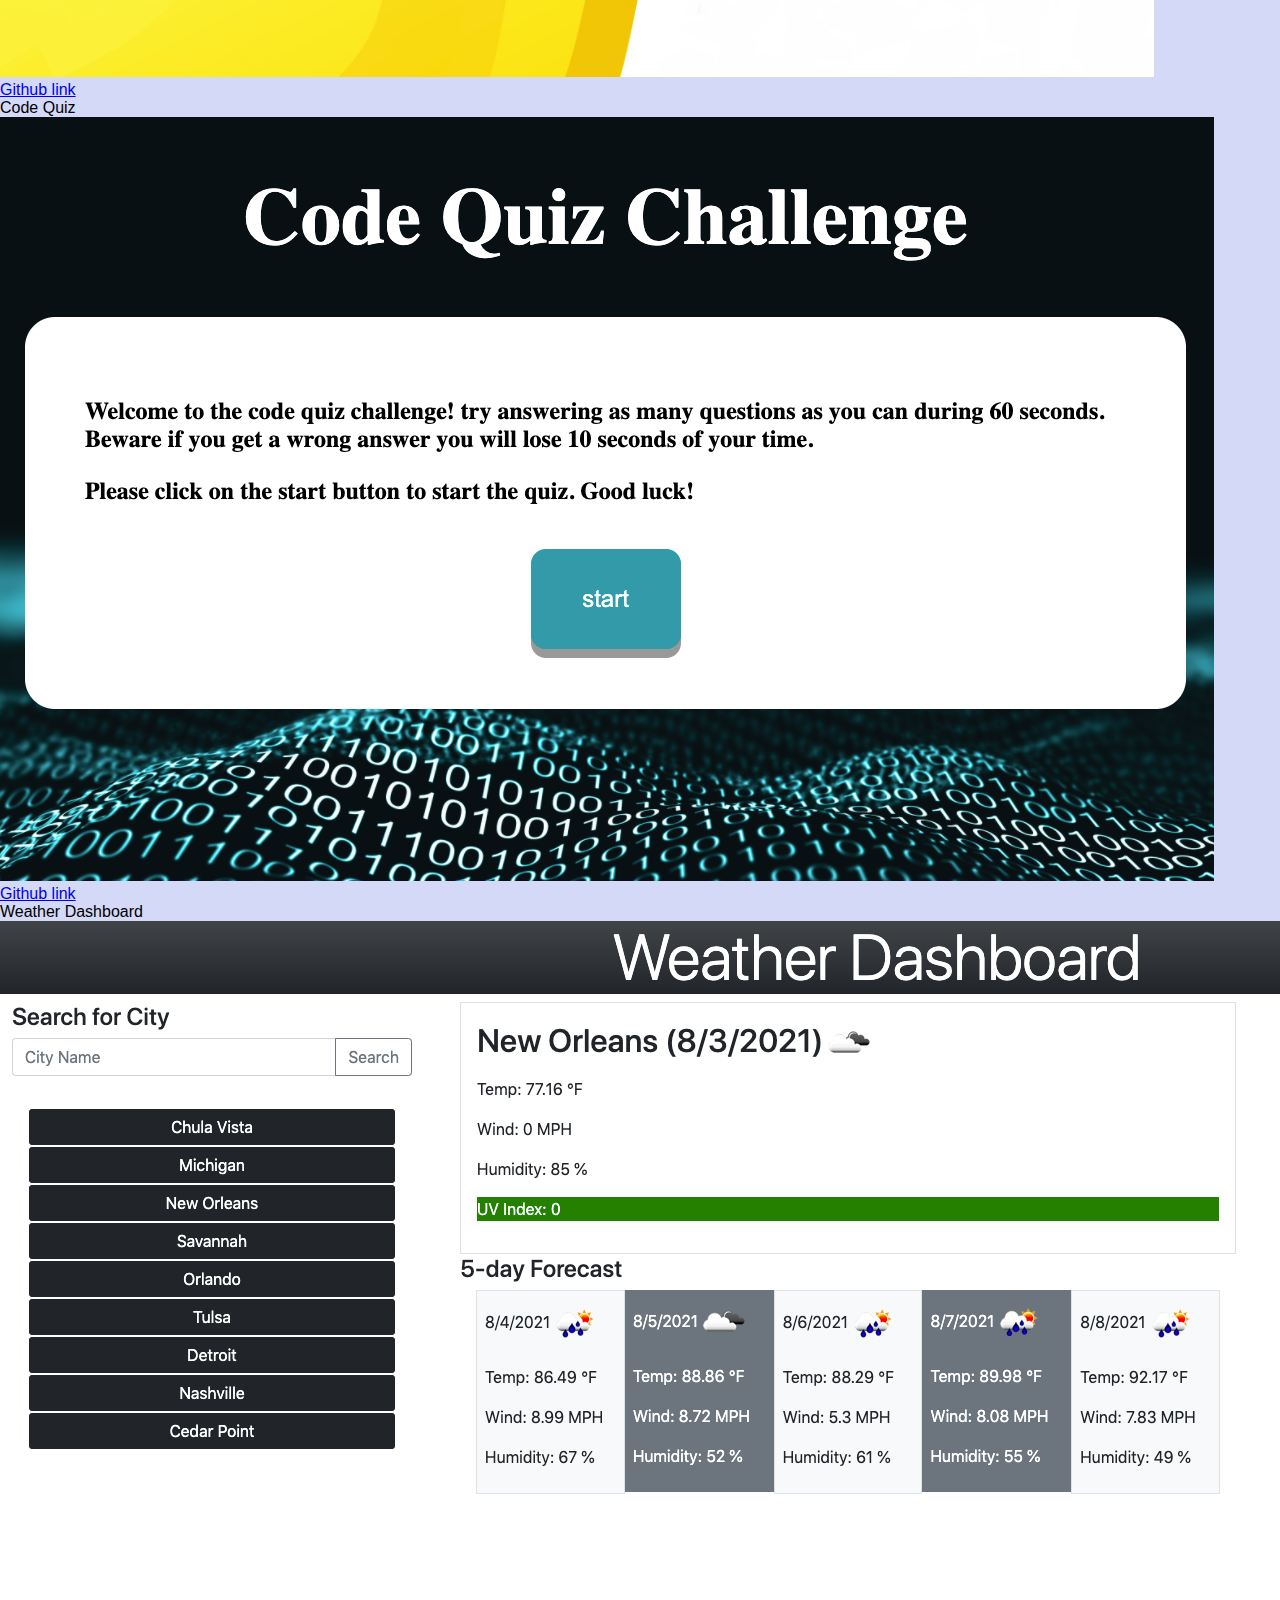
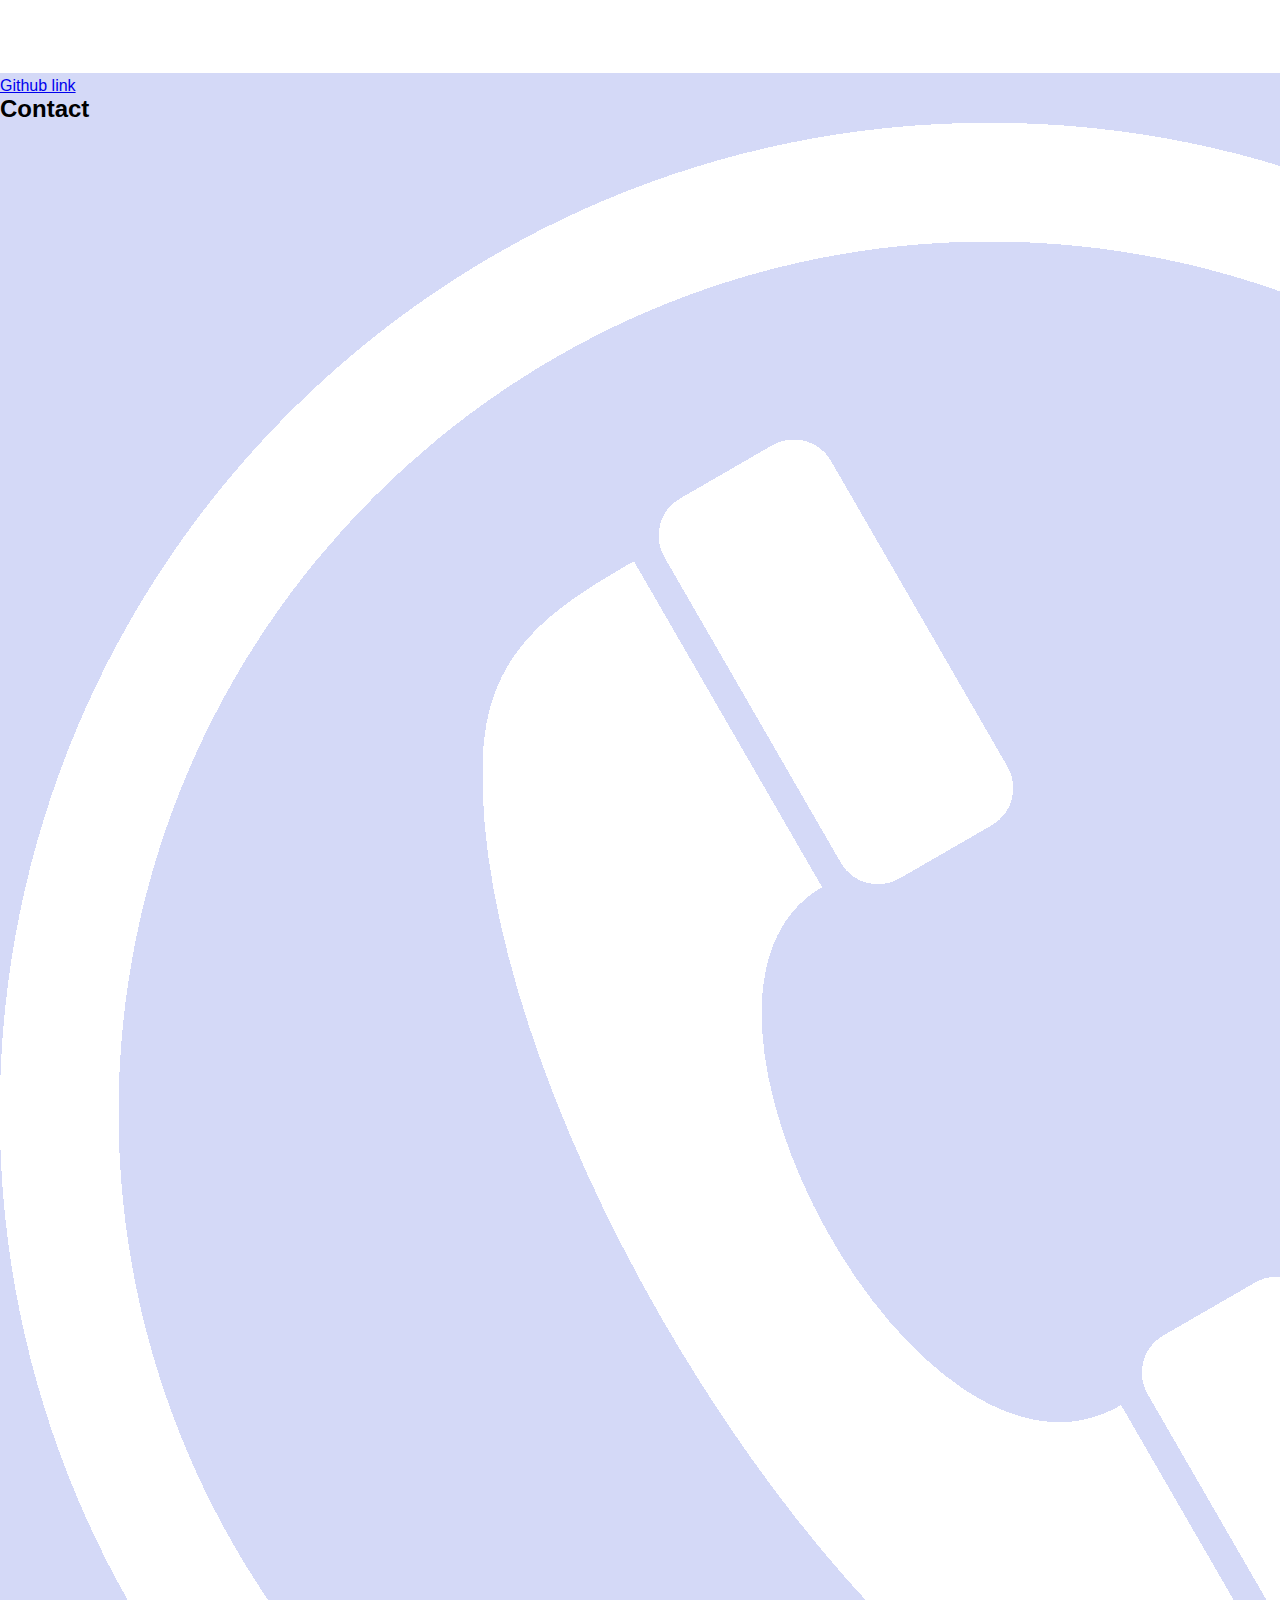
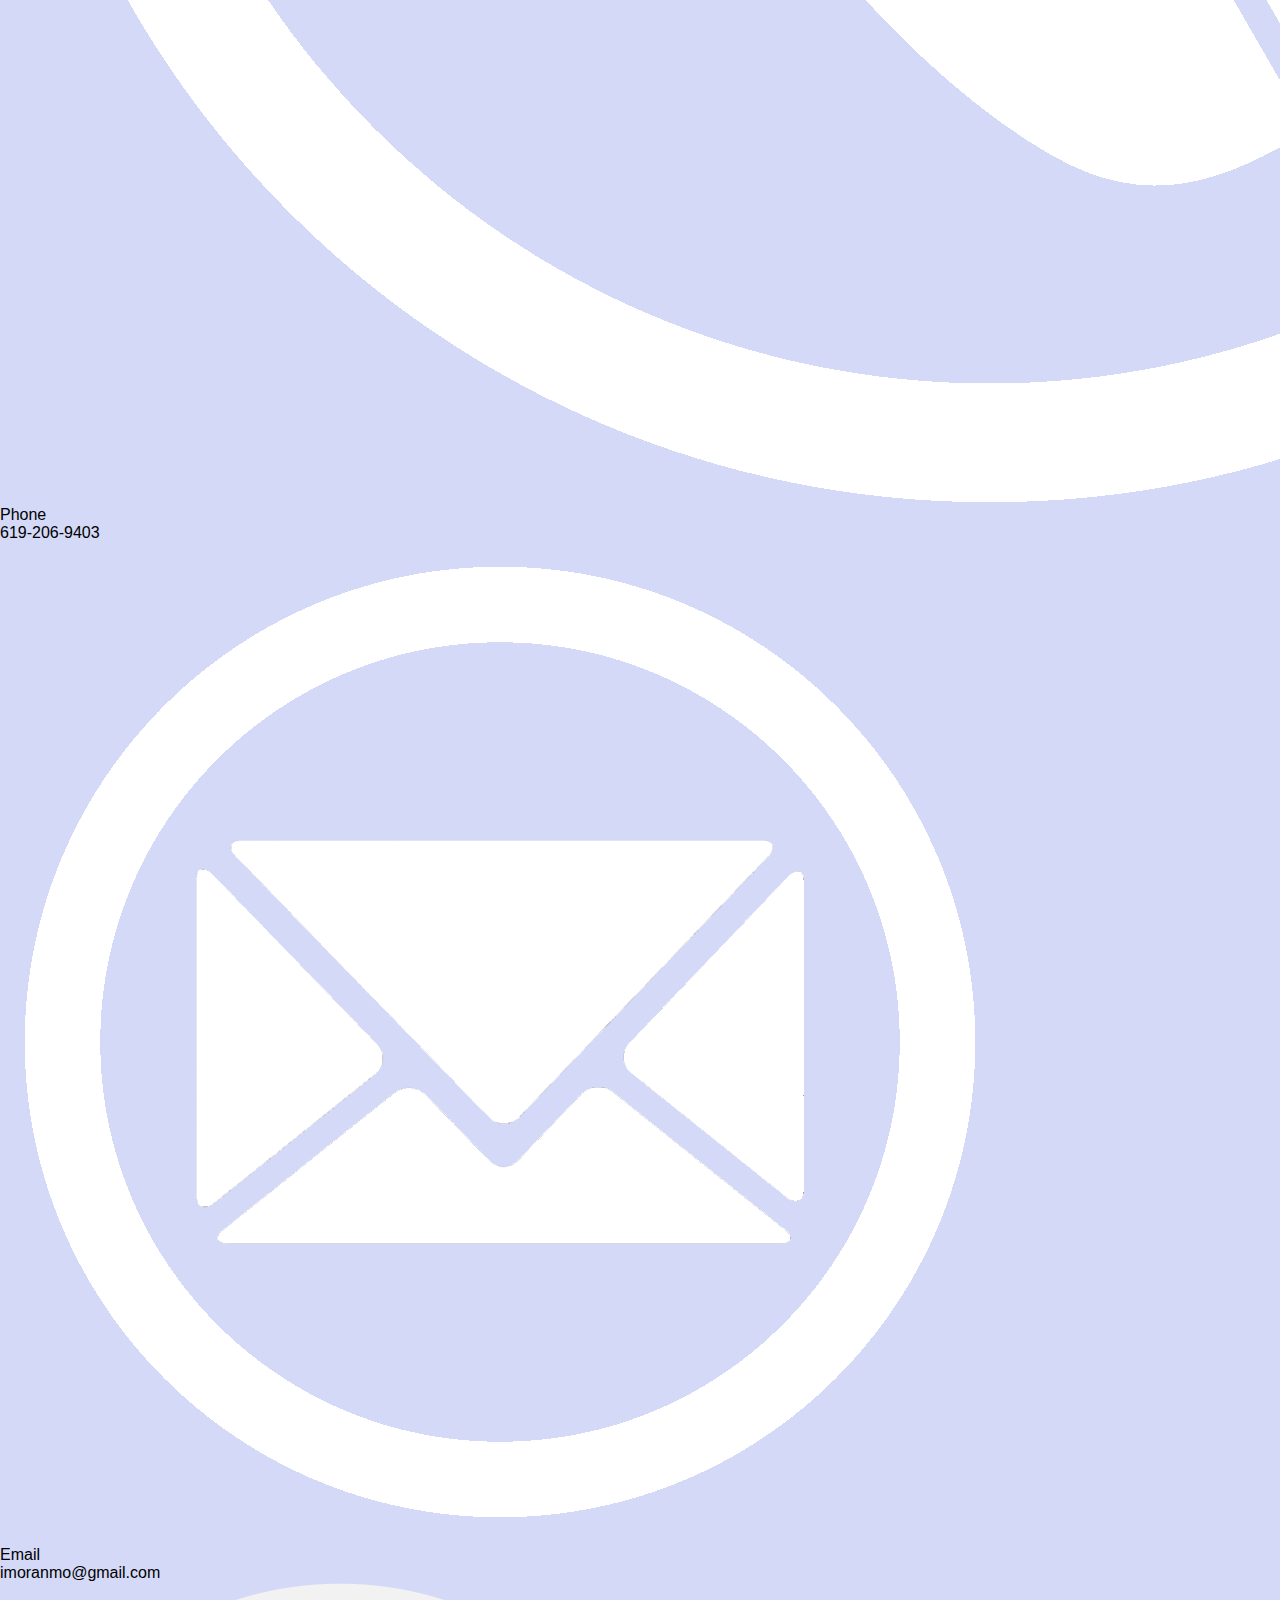
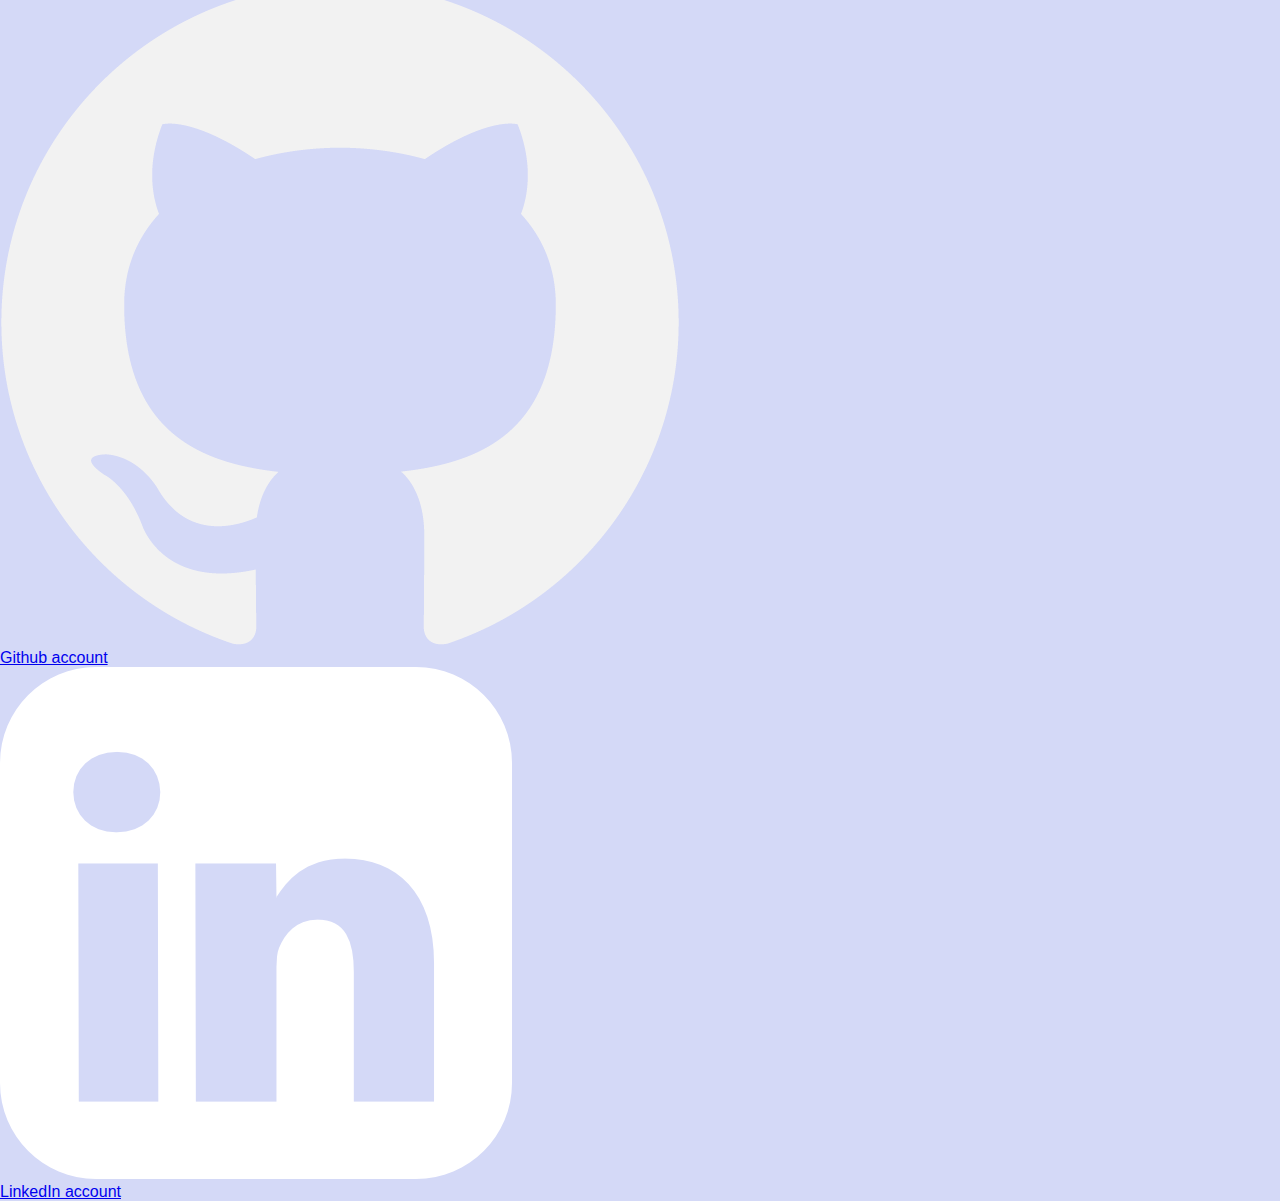
==== commit 0a240c12: "html changes" ====
--- a/index.html
+++ b/index.html
@@ -60,18 +60,21 @@
               <a href="https://imoranmo.github.io/What-are-we-having/">
               <img src="./assets/images/mealplanner.png" alt="Project 1" />
               </a>
+              <a href = "https://github.com/imoranmo/What-are-we-having"><p>Github link</p></a>
             </section>
             <section class="card">
-              <header>Code Quiz</header>
+              <header>Code Quiz</header> 
               <a href="https://imoranmo.github.io/Code-Quiz/">
               <img src="./assets/images/codequiz.png" alt="Code Quiz" />
             </a>
+            <a href = "https://github.com/imoranmo/Code-Quiz"><p>Github link</p></a>
             </section>
             <section class="card">
               <header>Weather Dashboard</header>
               <a href="https://imoranmo.github.io/Weather-Dashboard/">
               <img src="./assets/images/weatherdash.png" alt="Weather Dashboard" />
               </a>
+              <a href = "https://github.com/imoranmo/Weather-Dashboard"><p>Github link</p></a>
             </section>
         </div>
 
